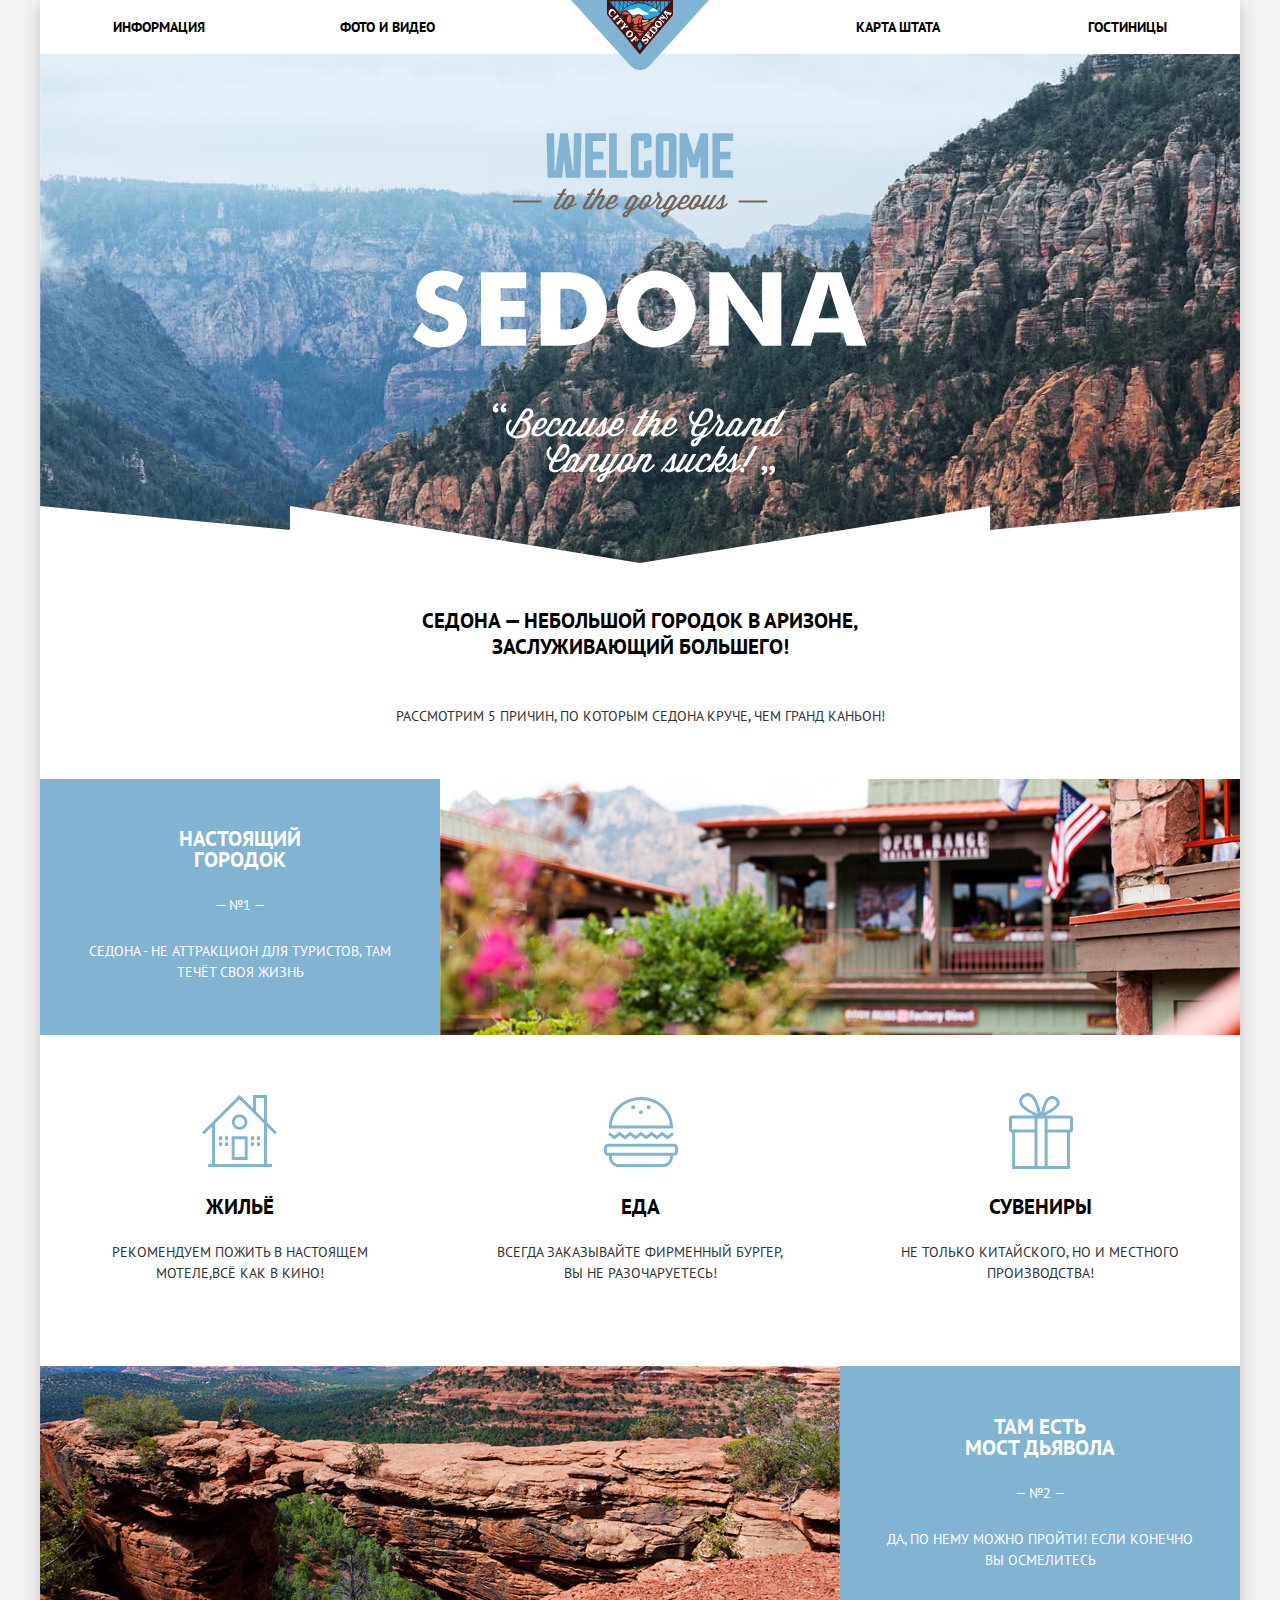
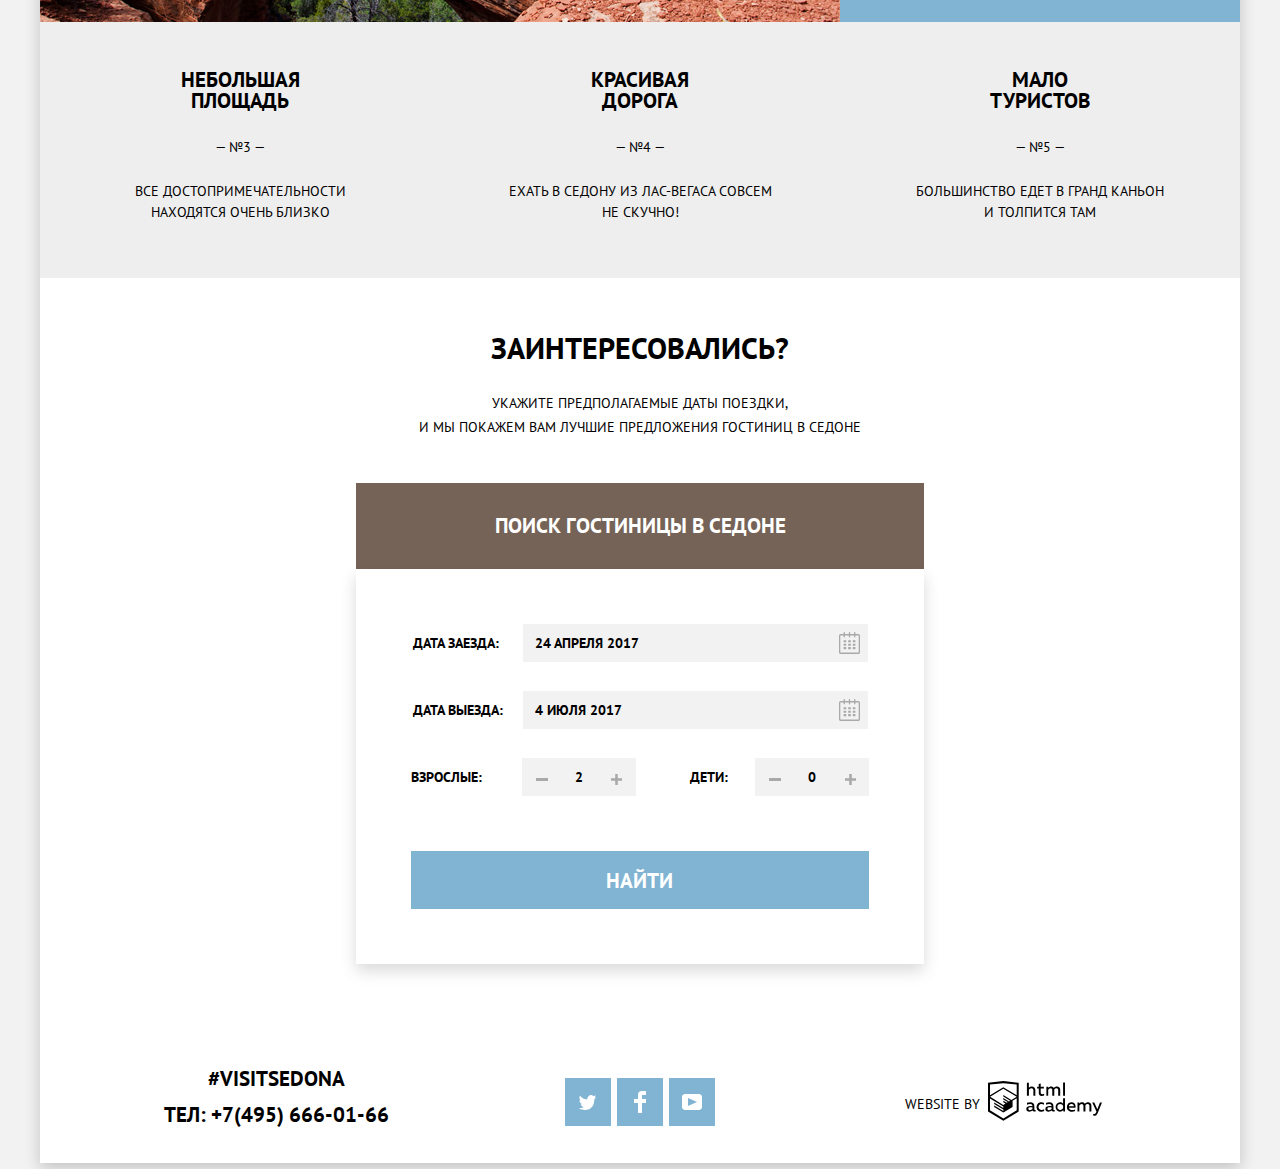
==== index.html @ 3643d21d "14. Завершаем вёрстку" ====
<!DOCTYPE html>
<html class="page" lang="ru">

<head>
	<meta charset="utf-8">
	<title>HTML Academy: Седона</title>
	<link href="https://fonts.googleapis.com/css2?family=PT+Sans:wght@400;700&display=swap" rel="stylesheet">
	<link href="css/normalize.css" rel="stylesheet">
	<link href="css/style.css" rel="stylesheet"> </head>

<body class="page-body">
	<div class="container">
		<header class="head-header">
			<nav class="main-navigation">
				<a class="main-header-logo" href="index.html"> <img src="img/logo-sedona.svg" width="138" height="70" alt="city of Sedona"> </a>
				<ul class="site-navigation">
					<li class="current-info"><a href="blank.html">Информация</a></li>
					<li><a href="blank.html">Фото и видео</a></li>
					<li><a href="blank.html">Карта штата</a></li>
					<li><a href="catalog.html">Гостиницы</a></li>
				</ul>
			</nav>
		</header>
		<main class="main-container">
			<h1 class="visually-hidden">Город «Седона»</h1>
			<div class="mountains-bg"> <img src="img/intro-welcome.svg" width="456" height="350" alt="Логотип Sedona"> </div>
			<section class="features">
				<div class="introduction">
					<h2>Седона — небольшой городок в Аризоне,<br> заслуживающий большего!</h2>
					<p>Рассмотрим 5 причин, по которым Седона круче, чем гранд каньон!</p>
				</div>
				<ul class="features-list">
					<li class="feature-item">
						<div class="feature-item-name">
							<div class="blue-bg">
								<h3>Настоящий<br>городок</h3>
								<p>— №1 —</p>
								<p>Седона - не аттракцион для туристов, там
									<br>течёт своя жизнь</p>
							</div> <img src="img/imageofthecity.jpg" width="800" height="256" alt="Изображение города"> </div>
						<ul class="description-list white-bg">
							<li class="advantages-houses">
								<h4>Жильё</h4>
								<p>Рекомендуем пожить в настоящем
									<br>мотеле,всё как в кино!</p>
							</li>
							<li class="advantages-food">
								<h4>Еда</h4>
								<p>Всегда заказывайте фирменный бургер,
									<br>вы не разочаруетесь!</p>
							</li>
							<li class="advantages-presents">
								<h4>Сувениры</h4>
								<p>Не только китайского, но и местного
									<br>производства!</p>
							</li>
						</ul>
					</li>
					<li class="feature-item">
						<div class="blue-bg">
							<h3>Там есть
<br>Мост дьявола</h3>
							<p>— №2 —</p>
							<p>Да, по нему можно пройти! Если конечно
								<br>вы осмелитесь</p>
						</div> <img src="img/mountain.jpg" width="800" height="256" alt="Гора мост дьявола"> </li>
					<ul class="feature-item-name345 grey-bg">
						<li class="feature-item345">
							<h3>небольшая<br>площадь</h3>
							<p>— №3 —</p>
							<p>все достопримечательности
								<br>находятся очень близко</p>
						</li>
						<li class="feature-item345">
							<h3>красивая<br>дорога</h3>
							<p>— №4 —</p>
							<p>ехать в седону из лас-вегаса совсем
								<br>не скучно!</p>
						</li>
						<li class="feature-item345">
							<h3>мало<br>туристов</h3>
							<p>— №5 —</p>
							<p>большинство едет в гранд каньон
								<br>и толпится там</p>
						</li>
					</ul>
				</ul>
			</section>
			<section class="order">
				<h2>Заинтересовались?</h2>
				<p class="order-info">Укажите предполагаемые даты поездки,
					<br> и мы покажем вам лучшие предложения гостиниц в седоне</p>
				<button type="button" class="hotel-search">Поиск гостиницы в Седоне</button>
				<form class="order-form" action="https://echo.htmlacademy.ru" method="post">
					<p class="order-item">
						<label class="arrival-date-label" for="arrival_date">Дата заезда:</label>
						<input class="order-item-data order-item-date" type="text" id="arrival_date" name="arrival_date" placeholder="24 апреля 2017">
						<button class="calendar1" type="button"> <span class="visually-hidden">Календарь</span>
							<svg xmlns="http://www.w3.org/2000/svg" width="21" height="22" viewBox="0 0 21 22">
								<path d="M19.251 2.025h-2.845V.648c0-.381-.294-.689-.656-.689-.363 0-.656.308-.656.689v1.377h-3.938V.648c0-.381-.294-.689-.655-.689-.363 0-.657.308-.657.689v1.377H5.906V.648c0-.381-.294-.689-.656-.689-.363 0-.657.308-.657.689v1.377H1.75C.784 2.025 0 2.847 0 3.862v16.302C0 21.179.784 22 1.75 22h17.501c.966 0 1.749-.821 1.749-1.836V3.862c0-1.015-.783-1.837-1.749-1.837zm.437 18.139a.448.448 0 0 1-.437.459H1.75a.45.45 0 0 1-.438-.459V3.862a.45.45 0 0 1 .438-.459h2.844v1.378c0 .381.294.689.657.689.362 0 .656-.308.656-.689V3.403h3.938v1.378c0 .381.294.689.657.689.361 0 .655-.308.655-.689V3.403h3.938v1.378c0 .381.293.689.656.689.362 0 .656-.308.656-.689V3.403h2.845c.241 0 .437.206.437.459v16.302z" />
								<path d="M4.594 8.225h2.625v2.066H4.594zM4.594 11.668h2.625v2.067H4.594zM4.594 15.112h2.625v2.066H4.594zM9.188 15.112h2.625v2.066H9.188zM9.188 11.668h2.625v2.067H9.188zM9.188 8.225h2.625v2.066H9.188zM13.781 15.112h2.625v2.066h-2.625zM13.781 11.668h2.625v2.067h-2.625zM13.781 8.225h2.625v2.066h-2.625z" /> </svg>
						</button>
					</p>
					<p class="order-item">
						<label class="departure-date-label" for="departure_date">Дата выезда:</label>
						<input class="order-item-data order-item-date" type="text" id="departure_date" name="departure_date" placeholder="4 июля 2017">
						<button class="calendar2" type="button"> <span class="visually-hidden">Календарь</span>
							<svg xmlns="http://www.w3.org/2000/svg" width="21" height="22" viewBox="0 0 21 22">
								<path d="M19.251 2.025h-2.845V.648c0-.381-.294-.689-.656-.689-.363 0-.656.308-.656.689v1.377h-3.938V.648c0-.381-.294-.689-.655-.689-.363 0-.657.308-.657.689v1.377H5.906V.648c0-.381-.294-.689-.656-.689-.363 0-.657.308-.657.689v1.377H1.75C.784 2.025 0 2.847 0 3.862v16.302C0 21.179.784 22 1.75 22h17.501c.966 0 1.749-.821 1.749-1.836V3.862c0-1.015-.783-1.837-1.749-1.837zm.437 18.139a.448.448 0 0 1-.437.459H1.75a.45.45 0 0 1-.438-.459V3.862a.45.45 0 0 1 .438-.459h2.844v1.378c0 .381.294.689.657.689.362 0 .656-.308.656-.689V3.403h3.938v1.378c0 .381.294.689.657.689.361 0 .655-.308.655-.689V3.403h3.938v1.378c0 .381.293.689.656.689.362 0 .656-.308.656-.689V3.403h2.845c.241 0 .437.206.437.459v16.302z" />
								<path d="M4.594 8.225h2.625v2.066H4.594zM4.594 11.668h2.625v2.067H4.594zM4.594 15.112h2.625v2.066H4.594zM9.188 15.112h2.625v2.066H9.188zM9.188 11.668h2.625v2.067H9.188zM9.188 8.225h2.625v2.066H9.188zM13.781 15.112h2.625v2.066h-2.625zM13.781 11.668h2.625v2.067h-2.625zM13.781 8.225h2.625v2.066h-2.625z" /> </svg>
						</button>
					</p>
					<div class="adults-and-children">
						<p class="order-item order-item-adults">
							<label class="amount-adults-label" for="amount">Взрослые:</label>
							<button class="less1" type="button"> <span class="visually-hidden">Меньше</span>
								<svg width="12" height="3" viewBox="0 0 12 3" fill="none" xmlns="http://www.w3.org/2000/svg">
									<rect width="12" height="3" /> </svg>
							</button>
							<input class="order-item-data order-amount-adults" type="text" id="amount" name="amount" placeholder="2">
							<button class="more1" type="button"> <span class="visually-hidden">Больше</span>
								<svg width="11" height="11" viewBox="0 0 11 11" fill="none" xmlns="http://www.w3.org/2000/svg">
									<path fill-rule="evenodd" clip-rule="evenodd" d="M4.23086 6.76932V11H6.76932V6.76932H11V4.23086H6.76932V0H4.23085V4.23086H0V6.76932H4.23086Z" /> </svg>
							</button>
						</p>
						<p class="order-item order-item-children">
							<label class="amount-children-label" for="children_amount">Дети:</label>
							<button class="less2" type="button"> <span class="visually-hidden">Меньше</span>
								<svg width="12" height="3" viewBox="0 0 12 3" fill="none" xmlns="http://www.w3.org/2000/svg">
									<rect width="12" height="3" /> </svg>
							</button>
							<input class="order-item-data order-amount-children" type="text" id="children_amount" name="children_amount" placeholder="0">
							<button class="more2" type="button"> <span class="visually-hidden">Больше</span>
								<svg width="11" height="11" viewBox="0 0 11 11" fill="none" xmlns="http://www.w3.org/2000/svg">
									<path fill-rule="evenodd" clip-rule="evenodd" d="M4.23086 6.76932V11H6.76932V6.76932H11V4.23086H6.76932V0H4.23085V4.23086H0V6.76932H4.23086Z" /> </svg>
							</button>
						</p>
					</div>
					<button type="submit" class="search">Найти</button>
				</form>
				<iframe src="https://www.google.com/maps/embed?pb=!1m18!1m12!1m3!1d656529.8662068518!2d-111.70846207843577!3d34.781261883563!2m3!1f0!2f0!3f0!3m2!1i1024!2i768!4f13.1!3m3!1m2!1s0x872da132f942b00d%3A0x5548c523fa6c8efd!2z0KHQtdC00L7QvdCwLCDQkNGA0LjQt9C-0L3QsCA4NjMzNiwg0KHQqNCQ!5e0!3m2!1sru!2sru!4v1593523744120!5m2!1sru!2sru" width="1200" height="594" title="карта"> </iframe>
			</section>
		</main>
		<footer class="page-footer main-footer">
			<div class="contacts"> <a href="blank.html">#visitsedona</a> <a href="tel:+74956660166">тел: +7(495) 666-01-66</a> </div>
			<div class="social-media"> <a class="twitter" href="#"><span class="visually-hidden">Твиттер</span>
      <svg xmlns="http://www.w3.org/2000/svg" xmlns:xlink="http://www.w3.org/1999/xlink" width="17" height="15" viewBox="0 0 17 15">
        <path d="M10.95.144c1.685-.496 2.984.27 3.577 1.179.673-.231 1.331-.481 2.011-.708a2.345 2.345 0 0 1-.857 1.768c.685.17 1.304-.491 1.304-.491-.169 1-1.006 1.788-1.563 2.024-.231 6.75-3.175 11.217-10.077 11.082h-.446c-.41 0-4.164-.46-4.898-1.887 2.271.196 3.893-.422 4.693-1.177-.96-.3-2.679-.477-2.979-2.95.349.106.564.228 1.19.119C1.705 8.247.374 7.53.448 5.33c.285.328 1.067.536 1.34.472C1.085 5.561-.182 2.442.894.85c1.818 1.854 3.735 3.606 7.152 3.773C8.254 2.33 9.183.793 10.95.144z"/>
      </svg>
    </a> <a class="facebook" href="#"><span class="visually-hidden">Фейсбук</span>
      <svg xmlns="http://www.w3.org/2000/svg" width="12" height="22" viewBox="0 0 12 22">
        <path d="M12 4V0H8a4 4 0 0 0-4 4v4H0v4h4v10h4V12h4V8H8V4h4z"/>
      </svg>
      </a> <a class="youtube" href="#"><span class="visually-hidden">Ютуб</span>
      <svg xmlns="http://www.w3.org/2000/svg" xmlns:xlink="http://www.w3.org/1999/xlink" width="20" height="16" viewBox="0 0 20 16">
        <path d="M17 0H3C1.35 0 0 1.35 0 3v10c0 1.65 1.35 3 3 3h14c1.65 0 3-1.35 3-3V3c0-1.65-1.35-3-3-3zM6.027 11.998V4.002L15.014 8l-8.987 3.998z"/>
      </svg>
       </a> </div>
			<div class="website">
				<p>Website by</p>
				<a class="website-logo" href="https://htmlacademy.ru/intensive/htmlcss">
					<svg width="115" height="41" viewBox="0 0 115 41" fill="none" xmlns="http://www.w3.org/2000/svg">
						<path fill-rule="evenodd" clip-rule="evenodd" d="M15.5197 1.05737H15.3509L0 2.71895V31.4945L15.3509 40.8382L30.7018 31.4945V2.71895L15.5197 1.05737ZM77.0183 2.62185H75.0876V15.7311H77.0183V2.62185ZM40.8619 2.63264V7.76843C41.6131 6.9864 42.6386 6.5436 43.7105 6.53843C44.6823 6.47908 45.6329 6.84495 46.3253 7.54479C47.0177 8.24462 47.3866 9.21244 47.3399 10.2068V15.7634H45.367V10.4658C45.4231 9.94897 45.2754 9.43059 44.9566 9.02553C44.6377 8.62047 44.174 8.36218 43.6683 8.3079H43.3518C42.3456 8.36979 41.4321 8.9295 40.9041 9.80764V15.7634H38.8995V2.63264H40.8619ZM77.0183 31.4837H75.2775V30.0595C74.4828 31.1353 73.23 31.7538 71.9119 31.7211C69.4751 31.5528 67.5825 29.4822 67.5825 26.9845C67.5825 24.4867 69.4751 22.4162 71.9119 22.2479C73.1195 22.2052 74.2818 22.7203 75.0771 23.6505V18.3205H77.0183V31.4837ZM47.0656 30.0595C47.263 30.0515 47.4583 30.0152 47.6459 29.9516V31.3866C47.2482 31.5404 46.826 31.6172 46.4009 31.6132C45.6482 31.6769 44.9394 31.2429 44.639 30.5342C43.7036 31.31 42.5302 31.7227 41.3261 31.6995C39.733 31.6995 38.256 30.804 38.256 28.9482C38.256 26.65 40.3661 25.9379 42.1702 25.9379C42.9402 25.9505 43.707 26.0408 44.4596 26.2076V25.884C44.4596 24.805 43.6578 23.9742 42.1491 23.9742C41.0585 23.9764 39.9804 24.2116 38.9839 24.6647V22.8305C40.0678 22.451 41.204 22.2506 42.3495 22.2371C44.8394 22.2371 46.3693 23.4455 46.3693 26.1753V29.4121C46.3546 29.5668 46.401 29.721 46.4981 29.8406C46.5951 29.9601 46.7349 30.035 46.8862 30.0487H47.0656V30.0595ZM40.2711 28.8403C40.298 29.229 40.4761 29.5905 40.7655 29.844C41.055 30.0974 41.4317 30.2217 41.8115 30.189H41.9275C42.8819 30.1906 43.7973 29.8022 44.4702 29.11V27.5779C43.842 27.4414 43.2026 27.3655 42.5605 27.3513C41.5055 27.3513 40.2817 27.7074 40.2817 28.8403H40.2711ZM56.0229 22.9384C55.1962 22.4632 54.2596 22.2246 53.3115 22.2479H52.9422C51.7332 22.2873 50.5891 22.8166 49.7619 23.7192C48.9347 24.6218 48.4923 25.8236 48.5321 27.06V27.5024C48.6957 30.0004 50.805 31.8921 53.2482 31.7318C54.2519 31.7555 55.2477 31.5452 56.1601 31.1168V29.2718C55.3769 29.7215 54.4945 29.9591 53.5963 29.9624C52.5199 30.0288 51.4963 29.4793 50.9385 28.5356C50.3806 27.5918 50.3806 26.4095 50.9385 25.4658C51.4963 24.522 52.5199 23.9725 53.5963 24.039C54.461 24.0357 55.3066 24.2989 56.0229 24.7942V22.9384ZM66.1514 30.0595C66.3488 30.0515 66.5441 30.0152 66.7317 29.9516V31.3866C66.334 31.5404 65.9118 31.6172 65.4867 31.6132C64.734 31.6769 64.0252 31.2429 63.7248 30.5342C62.7894 31.31 61.616 31.7227 60.4119 31.6995C58.8188 31.6995 57.3417 30.804 57.3417 28.9482C57.3417 26.65 59.4518 25.9379 61.256 25.9379C62.0259 25.9505 62.7928 26.0408 63.5454 26.2076V25.884C63.5454 24.805 62.7436 23.9742 61.2349 23.9742C60.1443 23.9764 59.0662 24.2116 58.0697 24.6647V22.8305C59.1536 22.451 60.2897 22.2506 61.4353 22.2371C63.9252 22.2371 65.455 23.4455 65.455 26.1753V29.4121C65.4404 29.5668 65.4868 29.721 65.5838 29.8406C65.6809 29.9601 65.8207 30.035 65.972 30.0487H66.1514V30.0595ZM59.855 29.8481C59.5632 29.5943 59.3837 29.2311 59.3569 28.8403H59.378C59.378 27.7074 60.5385 27.3513 61.6569 27.3513C62.299 27.3655 62.9383 27.4414 63.5665 27.5779V29.11C62.8937 29.8022 61.9782 30.1906 61.0239 30.189H60.9078C60.5263 30.2247 60.1469 30.1019 59.855 29.8481ZM69.3271 26.9305C69.3271 25.2859 70.6308 23.9526 72.239 23.9526L72.2601 24.0066C73.4742 24.0066 74.5742 24.7382 75.0665 25.8732V28.0311C74.5856 29.1871 73.4673 29.9296 72.239 29.9084C70.6308 29.9084 69.3271 28.5752 69.3271 26.9305ZM83.3486 22.2479C86.8408 22.2479 88.0541 25.1395 87.4844 27.7397H80.922C81.1436 29.3582 82.6839 30.0163 84.2876 30.0163C85.2509 30.0196 86.2027 29.8021 87.0729 29.3797V31.1061C86.0736 31.5421 84.9939 31.7519 83.9078 31.7211C81.2385 31.7211 78.8963 30.189 78.8963 26.9521C78.8362 25.7502 79.2482 24.5736 80.0408 23.6841C80.8334 22.7945 81.9408 22.2658 83.1165 22.2155H83.3486V22.2479ZM80.8693 26.1753C80.9704 24.8237 82.1216 23.8104 83.4436 23.9095H83.4858C84.1064 23.8531 84.7196 24.08 85.1612 24.5295C85.6028 24.979 85.8275 25.6051 85.7752 26.24H80.8693V26.1753ZM89.489 31.4621V22.4961H91.2298V23.575C91.9777 22.7197 93.041 22.2229 94.1628 22.2047C95.2951 22.1328 96.3712 22.7163 96.9482 23.7153C97.7407 22.8335 98.8477 22.3161 100.018 22.2803C100.952 22.2327 101.859 22.6011 102.507 23.2901C103.154 23.9792 103.478 24.9213 103.394 25.8732V31.4837H101.39V25.9271C101.437 25.4734 101.306 25.0191 101.024 24.6647C100.743 24.3104 100.336 24.0852 99.8917 24.039H99.6174C98.7512 24.0941 97.9525 24.536 97.4335 25.2474V31.4837H95.4289V25.9271C95.4728 25.47 95.3357 25.0139 95.0481 24.6611C94.7606 24.3082 94.3467 24.088 93.8991 24.0497H93.6881C92.7466 24.1344 91.8915 24.6449 91.3564 25.4416V31.5161H89.5312L89.489 31.4621ZM113.977 22.4745H111.972L109.324 29.2718L106.306 22.4853H104.196L108.417 31.5484L108.237 32.0016C107.72 33.3611 107.003 34.0516 106.053 34.0516C105.75 34.0548 105.447 34.0112 105.156 33.9221V35.6161C105.536 35.7125 105.926 35.7632 106.317 35.7671C107.646 35.7671 108.902 35.0226 109.851 32.6813L113.977 22.4745ZM52.689 6.78658V3.54974L50.7266 4.01369V6.73264H49.144V8.49132H50.7899V12.9905C50.7231 13.817 51.0244 14.6301 51.61 15.2038C52.1955 15.7775 53.0028 16.0505 53.8073 15.9468C54.5996 15.9535 55.3875 15.8259 56.139 15.5692V13.8429C55.5727 14.0781 54.9672 14.199 54.356 14.199C53.2165 14.199 52.689 13.8105 52.689 12.6237V8.5129H55.8541V6.78658H52.689ZM58.3862 15.7526V6.75421H60.1376V7.83316C60.8811 6.97655 61.9403 6.476 63.0601 6.45211C64.1624 6.38099 65.2146 6.93142 65.8032 7.88711C66.5958 7.00534 67.7028 6.48794 68.8734 6.45211C69.8138 6.41462 70.7233 6.79859 71.364 7.50353C72.0046 8.20846 72.3126 9.16418 72.2073 10.1205V15.7418H70.2028V10.1853C70.2499 9.73151 70.1184 9.27721 69.8373 8.92287C69.5561 8.56853 69.1485 8.34334 68.7046 8.29711H68.4619C67.5957 8.35228 66.797 8.7942 66.278 9.50553V15.7418H64.2734V10.1853C64.3206 9.73151 64.1891 9.27721 63.9079 8.92287C63.6268 8.56853 63.2191 8.34334 62.7752 8.29711H62.5326C61.5911 8.38181 60.736 8.89229 60.2009 9.68895V15.7634H58.3862V15.7526ZM28.6972 30.3033L28.7078 30.2968L28.6972 30.3184V30.3033ZM28.6972 18.3205V30.3033L15.3509 38.4321L2.00459 30.3184V18.5147L15.2876 26.6068V28.0311L6.18257 22.5284V23.9418L15.3404 29.5632V31.0629L6.19312 25.4955V26.9521L15.3509 32.5734L24.5826 26.9197V20.8129L28.6972 18.3205ZM28.7078 16.7776L25.0362 18.9355L23.3482 20.0145L15.3087 15.0837V16.4971L22.156 20.7266L22.0083 20.8237L20.9532 21.4063L15.2876 17.9537V19.3995L19.761 22.1184L18.706 22.8413L15.3298 20.7913V22.2047L17.5454 23.5426L15.2982 24.9021L2.11009 16.864L15.3087 8.72869L28.7078 16.7776ZM15.2876 7.27211L28.7078 15.3534V4.56395L15.3615 3.12895L2.01514 4.56395V15.3534L15.2876 7.27211Z" /> </svg>
				</a>
			</div>
		</footer>
	</div>
</body>

</html>
---- css/style.css ----
:root {
	--colors-white: #FFFFFF;
	--colors-black: #000000;
	--colors-black-grey: #333333;
	--colors-light-blue: #81B3D2;
	--colors-blue: #669EC0;
	--colors-darker-blue: #5496BD;
	--colors-grey-background: #EEEEEE;
	--colors-brown: #766357;
	--colors-darker-brown: #604E43;
	--colors-darkest-brown: #503E33;
	--colors-light-grey-background: #F2F2F2;
	--colors-darker-grey-background: #EBEBEB;
	--colors-strong-grey: #666666;
	--colors-grey-line: #E5E5E5;
	--colors-sorting-arrows-grey: #CACACA;
	--colors-sorting-arrows-blue: #81B3D2;
	--colors-grey-logo: #BDBBBC;
	--colors-grey-calendar: #A9A9A9;
	--colors-white-opacity-03: rgba(255, 255, 255, 0.3);
	--colors-black-opacity-03: rgba(0, 0, 0, 0.3);
	--colors-box-shadow-grey: rgba(0, 1, 1, 0.15);
	--colors-background: #374b56;
	--colors-background-main: #f2f2f2;
	--colors-grey-point: #ABABAB;
	--colors-grey-shadow: #CFCFCF;
}

body {
	font-family: "PT Sans", Arial, sans-serif;
	font-size: 14px;
	line-height: 21px;
	font-weight: normal;
	color: var(--colors-black);
	text-transform: uppercase;
	background-color: var(--colors-background-main);
}

.visually-hidden {
	position: absolute;
	width: 1px;
	height: 1px;
	margin: -1px;
	border: 0;
	padding: 0;
	white-space: nowrap;
	clip-path: inset(100%);
	clip: rect(0 0 0 0);
	overflow: hidden;
}

/* grid */

*,
*::before,
*::after {
	box-sizing: border-box;
}

.container {
	width: 1200px;
	margin: 0 auto;
	box-shadow: 0px 5px 15px rgba(0, 1, 1, 0.2);
	background-color: var(--colors-white);
}

/* header */

.main-header-logo {
	position: absolute;
	top: 0;
	margin-left: 50%;
	left: -69px;
	z-index: 2;
}

.site-navigation {
	list-style: none;
	display: flex;
	flex-wrap: wrap;
	padding-left: 0;
	width: 1200px;
	margin-top: 0;
	padding-top: 14px;
}

.site-navigation li {
	width: 300px;
}

.site-navigation li:nth-child(1) {
	padding-left: 73px;
	text-align: left;
}

.site-navigation li:nth-child(2) {
	text-align: left;
}

.site-navigation li:nth-child(3) {
	text-align: right;
}

.site-navigation li:nth-child(4) {
	padding-right: 73px;
	text-align: right;
}

.site-navigation a {
	font-size: 14px;
	line-height: 26px;
	text-transform: uppercase;
	font-weight: bold;
	color: var(--colors-black);
	text-decoration: none;
}

.site-navigation a:hover,
.site-navigation a:focus {
	color: var(--colors-light-blue);
}

.site-navigation a:active {
	color: var(--colors-black);
	opacity: 0.3;
}

.site-navigation .current-info {
	color: var(--colors-brown);
}

/* main */

.mountains-bg {
	position: relative;
	text-align: center;
	background-image: url("../img/background-photo.jpg");
	width: 1200px;
	height: 509px;
	background-color: var(--colors-background);
	padding-top: 79px;
}

.mountains-bg::after {
	content: "";
	position: absolute;
	bottom: 0px;
	left: 0px;
	width: 1200px;
	height: 57px;
	background-image: url("../img/shape1.svg");
	background-repeat: no-repeat;
	background-position: center;
}

.introduction h2 {
	color: var(--colors-black);
	font-weight: bold;
	font-size: 21px;
	line-height: 26px;
	text-align: center;
	margin-top: 45px;
}

.introduction p {
	color: var(--colors-black-grey);
	font-weight: normal;
	font-size: 14px;
	line-height: 26px;
	text-align: center;
	margin-top: 43px;
	margin-bottom: 50px;
}

.features-list {
	list-style: none;
	padding-left: 0;
}

.feature-item-name {
	display: flex;
}

.feature-item-name div {
	flex-grow: 1;
	display: flex;
	flex-direction: column;
	padding-top: 28px;
}

.description-list {
	position: relative;
	list-style: none;
	padding-left: inherit;
	display: grid;
	grid-template-columns: 400px 400px 400px;
}

.features-list .feature-item:nth-child(2) {
	display: flex;
}

.feature-item:nth-child(2) div {
	order: 2;
	width: 400px;
	display: flex;
	flex-direction: column;
	padding-top: 29px;
}

.feature-item-name345 {
	display: grid;
	grid-template-columns: 400px 400px 400px;
	list-style: none;
	padding-left: 0;
}

.grey-bg {
	background-color: var(--colors-grey-background);
}

.blue-bg {
	background-color: var(--colors-light-blue);
}

ul.white-bg {
	background-color: var(--colors-white);
}

.blue-bg h3 {
	color: var(--colors-white);
	font-weight: bold;
	font-size: 21px;
	line-height: 21px;
	text-transform: uppercase;
	text-align: center;
}

.blue-bg p:first-of-type {
	color: var(--colors-white);
	font-weight: normal;
	font-size: 14px;
	line-height: 21px;
	text-transform: uppercase;
	text-align: center;
	margin-bottom: 11px;
	margin-top: 4px;
}

.blue-bg p:nth-of-type(2) {
	color: var(--colors-white);
	font-weight: normal;
	font-size: 14px;
	line-height: 21px;
	text-transform: uppercase;
	text-align: center;
}

.grey-bg h3 {
	color: var(--colors-black);
	font-weight: bold;
	font-size: 21px;
	line-height: 21px;
	text-transform: uppercase;
	margin-top: 47px;
	margin-bottom: 26px;
	text-align: center;
}

.grey-bg p:first-of-type {
	color: var(--colors-black-gray);
	font-weight: normal;
	font-size: 14px;
	line-height: 21px;
	text-transform: uppercase;
	text-align: center;
	margin-bottom: 23px;
}

.grey-bg p:nth-of-type(2) {
	color: var(--colors-black-gray);
	font-weight: normal;
	font-size: 14px;
	line-height: 21px;
	text-transform: uppercase;
	text-align: center;
	margin-bottom: 55px;
}

.white-bg h4 {
	color: var(--colors-black);
	font-weight: bold;
	font-size: 21px;
	line-height: 21px;
	padding-top: 133px;
	margin-bottom: 25px;
	text-align: center;
}

.advantages-houses h4::before {
	content: "";
	position: absolute;
	left: 162px;
	top: 60px;
	background-image: url("../img/house.svg");
	width: 75px;
	height: 72px;
	background-repeat: no-repeat;
	background-position: center;
}

.advantages-food h4::before {
	content: "";
	position: absolute;
	left: 563px;
	top: 62px;
	background-image: url("../img/food.svg");
	width: 75px;
	height: 70px;
	background-repeat: no-repeat;
	background-position: center;
}

.advantages-presents h4::before {
	content: "";
	position: absolute;
	right: 167px;
	top: 57px;
	background-image: url("../img/presents.svg");
	width: 64px;
	height: 77px;
	background-repeat: no-repeat;
	background-position: center;
}

.white-bg p {
	color: var(--colors-black-grey);
	font-weight: normal;
	font-size: 14px;
	line-height: 21px;
	text-align: center;
	margin-bottom: 82px;
}

.order-form {
	display: flex;
	flex-direction: column;
	position: absolute;
	width: 568px;
	height: 395px;
	background-color: var(--colors-white);
	left: 50%;
	transform: translateX(-50%);
	padding: 55px;
	padding-top: 44px;
	z-index: 2;
	box-shadow: 0px 7px 15px var(--colors-box-shadow-grey);
}

.order-form .adults-and-children {
	display: flex;
	justify-content: space-between;
}

.order h2 {
	color: var(--colors-black);
	font-weight: bold;
	font-size: 30px;
	line-height: 24px;
	text-transform: uppercase;
	text-align: center;
	margin-top: 58px;
	margin-bottom: 31px;
}

.order p {
	color: var(--colors-black);
	font-weight: normal;
	font-size: 14px;
	line-height: 24px;
	text-transform: uppercase;
	margin-bottom: 18px;
	margin-top: 11px;
	text-align: center;
}

.hotel-search {
	display: flex;
	margin: 0 auto;
	justify-content: center;
	align-items: center;
	font-family: inherit;
	color: var(--colors-white);
	font-weight: bold;
	font-size: 21px;
	line-height: 26px;
	background-color: var(--colors-brown);
	text-transform: uppercase;
	width: 568px;
	height: 86px;
	margin-top: 44px;
	border: none;
}

.hotel-search:hover {
	background-color: var(--colors-darker-brown);
}

.hotel-search:active {
	color: var(--colors-white-opacity-03);
	background-color: var(--colors-darkest-brown);
}

.order-item label {
	color: var(--colors-black);
	font-size: 14px;
	line-height: 26px;
	font-weight: bold;
	text-transform: uppercase;
}

.order-item .arrival-date-label {
	margin-right: 20px;
}

.order-item .departure-date-label {
	margin-right: 16px;
}

.order-item .amount-adults-label {
	margin-right: 36px;
}

.order-item .amount-children-label {
	margin-right: 23px;
}

.order-item .order-item-data {
	position: relative;
}

.order-item input {
	border: none;
	color: var(--colors-black);
	font-size: 14px;
	line-height: 26px;
	font-weight: bold;
	text-transform: uppercase;
	background-color: var(--colors-light-grey-background);
	padding-left: 12px;
	width: 345px;
	height: 38px;
}

.order-item input:hover {
	background-color: var(--colors-darker-grey-background);
}

.order-item input:focus {
	background-color: var(--colors-white);
	border: 2px solid var(--colors-grey-line);
	box-sizing: border-box;
}

.order-item .order-item-date:focus {
	padding-left: 10px;
}

.order-item .order-amount-adults {
	padding-left: 0px;
	padding-right: 0px;
	padding-top: 2px;
	text-align: center;
	width: 114px;
	height: 38px;
}

.order-item .order-amount-children {
	padding-left: 0px;
	padding-right: 0px;
	padding-top: 2px;
	text-align: center;
	width: 114px;
	height: 38px;
}

.calendar1 {
	position: absolute;
	right: 64px;
	top: 63px;
	width: 21px;
	height: 23px;
	border: none;
	padding: 0px;
	background: none;
}

.calendar2 {
	position: absolute;
	right: 64px;
	top: 130px;
	width: 21px;
	height: 23px;
	border: none;
	padding: 0px;
	background: none;
}

.calendar1 svg,
.calendar2 svg {
	fill: var(--colors-grey-calendar);
}

.calendar1:hover svg,
.calendar2:hover svg {
	fill: var(--colors-black);
}

.calendar1:active svg,
.calendar2:active svg {
	fill: var(--colors-light-blue);
}

:focus {
	outline: 0;
}

.order-item-children {
	position: relative;
}

.order-item-adults {
	position: relative;
}

.order-item .less1 {
	content: "";
	position: absolute;
	top: 10px;
	left: 125px;
	padding: 0px;
	border: none;
	z-index: 10;
	background: none;
}

.order-item .more1 {
	position: absolute;
	top: 14px;
	right: 14px;
	padding: 0px;
	border: none;
	background: none;
}

.order-item .less2 {
	position: absolute;
	top: 10px;
	left: 79px;
	padding: 0px;
	border: none;
	z-index: 10;
	background: none;
}

.order-item .more2 {
	position: absolute;
	top: 14px;
	right: 13px;
	padding: 0px;
	border: none;
	background: none;
}

.less1 svg,
.less2 svg,
.more1 svg,
.more2 svg {
	fill: var(--colors-grey-calendar);
}

.less1:hover svg,
.less2:hover svg,
.more1:hover svg,
.more2:hover svg {
	fill: var(--colors-black);
}

.less1:active svg,
.less2:active svg,
.more1:active svg,
.more2:active svg {
	fill: var(--colors-light-blue);
}

input.order-item-data::placeholder {
	color: var(--colors-black);
	font-weight: bold;
	font-size: 14px;
	line-height: 18px;
	text-transform: uppercase;
}

.search {
	display: flex;
	justify-content: center;
	align-items: center;
	color: var(--colors-white);
	font-weight: bold;
	font-size: 21px;
	line-height: 26px;
	background-color: var(--colors-light-blue);
	text-transform: uppercase;
	width: 458px;
	height: 58px;
	left: 411px;
	margin-top: 37px;
	padding-top: 3px;
	padding-left: 4px;
	border: none;
}

.search:hover {
	background-color: var(--colors-blue);
}

.search:active {
	color: rgba(255, 255, 255, 0.3);
	background-color: var(--colors-darker-blue);
}

iframe {
	border: none;
}

/* footer */

.main-footer {
	position: relative;
	background-color: rgba(255, 255, 255, 0.9);
	margin-top: -126px;
	z-index: 3;
}

.page-footer {
	display: grid;
	grid-template-columns: 400px 400px 400px;
	min-height: 120px;
}

.page-footer .contacts {
	padding-top: 23px;
	padding-left: 72px;
}

.contacts a {
	display: block;
	text-align: center;
	color: var(--colors-black);
	font-size: 21px;
	line-height: 26px;
	font-weight: bold;
	text-transform: uppercase;
	text-decoration: none;
	margin-bottom: 10px;
}

.social-media {
	list-style: none;
	display: flex;
	justify-content: center;
	text-align: center;
	padding-left: 5px;
}

.social-media a {
	color: var(--colors-white);
	background-color: var(--colors-light-blue);
	text-decoration: none;
	margin-right: 6px;
	width: 46px;
	height: 48px;
	margin-top: 35px;
}

.social-media a:hover {
	color: var(--colors-white);
	background-color: var(--colors-blue);
}

.social-media a:active {
	color: var(--colors-white);
	background-color: var(--colors-darker-blue);
}

a.twitter {
	padding-top: 17px;
}

.twitter svg {
	fill: var(--colors-white);
	position: center;
}

.twitter:hover svg {
	fill: var(--colors-white);
}

.twitter:active svg {
	fill: var(--colors-white-opacity-03);
}

a.facebook {
	padding-top: 13px;
}

.facebook svg {
	fill: var(--colors-white);
	position: center;
}

.facebook:hover svg {
	fill: var(--colors-white);
}

.facebook:active svg {
	fill: var(--colors-white-opacity-03);
}

a.youtube {
	padding-top: 16px;
}

.youtube svg {
	fill: var(--colors-white);
	position: center;
}

.youtube:hover svg {
	fill: var(--colors-white);
}

.youtube:active svg {
	fill: var(--colors-white-opacity-03);
}

.website {
	display: flex;
	justify-content: center;
	padding-top: 35px;
	padding-right: 73px;
	text-decoration: none;
	margin-top: 2px;
}

.website p {
	color: var(--colors-black);
	font-weight: normal;
	font-size: 14px;
	line-height: 26px;
	text-transform: uppercase;
	margin-right: 8px;
	margin-top: 11px;
}

.website-logo svg {
	fill: var(--colors-black);
}

.website-logo:hover svg {
	fill: var(--colors-light-blue);
}

.website-logo:active svg {
	fill: var(--colors-grey-logo);
}

/* catalog */

.site-navigation .current {
	color: var(--colors-brown);
}

.mountains-bg-small {
	background-image: url("../img/background-catalog.png");
	background-color: var(--colors-background);
	width: 1200px;
	height: 217px;
	margin-bottom: 30px;
	margin-top: 16px;
	display: flex;
}

.infrastructure-box {
	display: flex;
	flex-direction: column;
	padding-left: 72px;
	padding-top: 10px;
}

.houses-types-box {
	display: flex;
	flex-direction: column;
	padding-left: 119px;
	padding-top: 10px;
}

.price-box {
	display: flex;
	flex-direction: column;
	flex-grow: 1;
	align-items: flex-end;
}

.price-controls {
	border: 2px solid var(--colors-white);
	box-sizing: border-box;
	border-radius: 2px;
	width: 317px;
	height: 36px;
	margin-top: 10px;
	margin-right: 73px;
	padding-top: 5px;
	padding-left: 50px;
	position: relative;
	display: block;
}

.price-controls::before {
	display: block;
	content: "";
	top: 5px;
	left: 157px;
	width: 2px;
	height: 22px;
	background-color: var(--colors-white);
	position: absolute;
	z-index: 30;
}

button.show {
	width: 137px;
	height: 36px;
	border: 2px solid var(--colors-white);
	box-sizing: border-box;
	border-radius: 2px;
	margin-right: 168px;
	margin-top: 25px;
}

.filter-item {
	margin: 0;
	padding: 0;
	border: none;
	margin-top: 27px;
}

.range-filter {
	width: 260px;
	margin-top: 20px;
	margin-right: 129px;
}

.filter-item legend {
	font-size: 16px;
	line-height: 21px;
	text-transform: uppercase;
	font-weight: 700;
	margin-right: 209px;
}

.range-controls {
	width: 316px;
	height: 10px;
	position: relative;
}

.range-controls .scale {
	width: 316px;
	height: 2px;
	background: var(--colors-white-opacity-03);
	z-index: 100;
}

.range-controls .bar {
	width: 252px;
	height: 2px;
	background: var(--colors-white);
}

.range-controls .toggle {
	position: absolute;
	top: -9px;
	width: 4px;
	height: 4px;
	padding: 2px;
	cursor: pointer;
	border: 7px solid var(--colors-white);
	background-color: var(--colors-grey-point);
	border-radius: 50%;
	box-shadow: 0 2px 1px 0 var(--colors-grey-shadow);
}

.range-controls .toggle:hover {
	border: 7px solid var(--colors-white);
	padding: 3px;
}

.range-controls .toggle-min {
	left: 0px;
}

.range-controls .toggle-max {
	left: 252px;
}

form .infrastructure,
form .houses-types,
form .price {
	color: var(--colors-white);
	font-weight: bold;
	font-size: 16px;
	line-height: 21px;
	text-transform: uppercase;
}

form .infrastructure,
form .houses-types {
	margin-bottom: 0;
}

form .infrastructure-item {
	color: var(--colors-white);
	font-weight: normal;
	font-size: 14px;
	line-height: 21px;
	text-transform: uppercase;
	margin-top: 25px;
	padding-left: 39px;
	position: relative;
	display: block;
}

input+.infrastructure-item::before {
	content: "";
	position: absolute;
	left: 0px;
	top: 0px;
	background-image: url(../img/checkbox-off.svg);
	width: 23px;
	height: 23px;
	background-repeat: no-repeat;
	background-position: center;
}

input:checked+.infrastructure-item::after {
	content: "";
	position: absolute;
	left: 0px;
	top: 0px;
	background-image: url(../img/checkbox-on.svg);
	width: 27px;
	height: 23px;
	background-repeat: no-repeat;
	background-position: center;
}

form .houses-item {
	color: var(--colors-white);
	font-weight: normal;
	font-size: 14px;
	line-height: 21px;
	text-transform: uppercase;
	margin-top: 25px;
	padding-left: 43px;
	position: relative;
	display: block;
}

input+.houses-item::before {
	content: "";
	position: absolute;
	left: 0px;
	top: 0px;
	background-image: url(../img/checkbox-off.svg);
	width: 23px;
	height: 23px;
	background-repeat: no-repeat;
	background-position: center;
}

input:checked+.houses-item::after {
	content: "";
	position: absolute;
	left: 0px;
	top: 0px;
	background-image: url(../img/checkbox-on.svg);
	width: 27px;
	height: 23px;
	background-repeat: no-repeat;
	background-position: center;
}

.mountains-bg-small .show {
	color: var(--colors-white);
	font-weight: normal;
	font-size: 14px;
	line-height: 21px;
	text-transform: uppercase;
	background-color: transparent;
}

.mountains-bg-small .show:hover {
	color: var(--colors-black);
	background-color: var(--colors-white);
}

label.min {
	color: var(--colors-white);
	font-weight: normal;
	font-size: 14px;
	line-height: 21px;
	margin-left: 15px;
	padding: 0;
}

label.max {
	color: var(--colors-white);
	font-weight: normal;
	font-size: 14px;
	line-height: 21px;
	margin-left: 64px;
}

input.min {
	background: transparent;
	border: none;
	width: 58px;
	height: 21px;
	color: var(--colors-white);
	font-weight: normal;
	font-size: 14px;
	line-height: 21px;
	padding: 0;
}

input.min::placeholder {
	color: var(--colors-white);
	font-weight: normal;
	font-size: 14px;
	line-height: 21px;
	text-align: left;
	text-transform: uppercase;
}

input.max {
	background: transparent;
	border: none;
	width: 58px;
	height: 21px;
	color: var(--colors-white);
	font-weight: normal;
	font-size: 14px;
	line-height: 21px;
	padding: 0;
}

input.max::placeholder {
	color: var(--colors-white);
	font-weight: normal;
	font-size: 14px;
	line-height: 21px;
	text-align: left;
	text-transform: uppercase;
}

.found-sort {
	display: flex;
	align-items: baseline;
	margin-top: 10px;
	padding-left: 73px;
	padding-bottom: 30px;
	border-bottom: 1px solid var(--colors-grey-line);
}

.found-sort p:first-child {
	color: var(--colors-black);
	font-weight: bold;
	font-size: 21px;
	line-height: 26px;
	text-transform: uppercase;
	align-self: flex-start;
	margin-top: 0;
	margin-bottom: 0;
	margin-right: 47px;
}

.found-sort p:nth-child(2) {
	color: var(--colors-black);
	font-weight: normal;
	font-size: 12px;
	line-height: 18px;
	text-transform: uppercase;
	align-self: flex-start;
	margin-top: 0;
	margin-bottom: 0;
}

.sort-list {
	display: flex;
	list-style: none;
	align-self: flex-start;
	margin-top: 0;
	margin-bottom: 0;
}

.sort-list+.arrows {
	margin-left: auto;
	margin-right: 73px;
	margin-top: 5px;
}

.sorting-down-current svg {
	fill: var(--colors-sorting-arrows-blue);
}

.sorting-down:hover svg {
	fill: var(--colors-black);
}

.sorting-down:active svg {
	fill: var(--colors-sorting-arrows-blue);
}

.sorting-up svg {
	fill: var(--colors-sorting-arrows-grey);
	margin-right: 8px;
}

.sorting-up:hover svg {
	fill: var(--colors-black);
}

.sorting-up:active svg {
	fill: var(--colors-sorting-arrows-blue);
}

li .sort-list-item-current {
	color: var(--colors-light-blue);
	font-weight: normal;
	font-size: 12px;
	line-height: 18px;
	text-decoration: none;
	margin-right: 32px;
}

li .sort-list-item {
	color: var(--colors-black-opacity-03);
	font-weight: normal;
	font-size: 12px;
	line-height: 18px;
	margin-right: 33px;
	text-decoration: none;
	border-bottom: 1px dotted var(--colors-light-blue);
}

li .sort-list-item:hover {
	color: var(--colors-light-blue);
	border-bottom: 1px dotted;
}

li .sort-list-item:active {
	color: var(--colors-black);
}

.hotels-list {
	list-style: none;
	padding-left: 0;
	margin: 0;
}

.hotels-list li {
	display: grid;
	grid-template-columns: 208px 751px 183px;
	grid-column-gap: 29px;
	border-bottom: 1px solid var(--colors-grey-line);
	padding-top: 24px;
	padding-bottom: 30px;
}

.hotels-list img {
	margin-left: 73px;
	margin-top: 6px;
}

.hotel-info {
	display: grid;
	grid-template-columns: 116px 120px;
	grid-template-rows: auto auto auto;
}

.hotel-info .name {
	grid-column-start: 1;
	grid-column-end: 3;
}

.hotels-list .name {
	color: var(--colors-black);
	font-weight: bold;
	font-size: 21px;
	line-height: 26px;
	text-transform: uppercase;
	text-decoration: none;
}

.hotels-list .name:hover {
	color: var(--colors-light-blue);
}

.hotels-list .name:active {
	color: var(--colors-black-opacity-03);
}

.hotels-list p {
	color: var(--colors-black-grey);
	font-weight: normal;
	font-size: 14px;
	line-height: 21px;
	text-transform: uppercase;
	margin-top: 7px;
	margin-bottom: 15px;
}

.hotels-list .more-info {
	align-items: center;
	justify-content: center;
	display: flex;
	color: var(--colors-white);
	font-weight: bold;
	font-size: 14px;
	line-height: 21px;
	text-transform: uppercase;
	text-decoration: none;
	background-color: var(--colors-light-blue);
	width: 110px;
	height: 27px;
}

.hotels-list .more-info:hover {
	background-color: var(--colors-blue);
}

.hotels-list .more-info:active {
	color: var(--colors-white-opacity-03);
	background-color: var(--colors-darker-blue);
}

.hotels-list .book {
	align-items: center;
	justify-content: center;
	display: flex;
	color: var(--colors-white);
	font-weight: bold;
	font-size: 14px;
	line-height: 21px;
	text-transform: uppercase;
	text-decoration: none;
	background-color: var(--colors-brown);
	width: 142px;
	height: 27px;
}

.hotels-list .book:hover {
	background-color: var(--colors-darker-brown);
}

.hotels-list .book:active {
	color: var(--colors-white-opacity-03);
	background-color: var(--colors-darkest-brown);
}

.hotels-list .rating {
	color: var(--colors-strong-grey);
	font-weight: normal;
	font-size: 14px;
	line-height: 21px;
	text-transform: uppercase;
	background-color: var(--colors-light-grey-background);
	margin-right: 73px;
	width: 110px;
	height: 27px;
	display: flex;
	justify-content: center;
	align-items: center;
}

.rating-box {
	display: flex;
	flex-direction: column;
	justify-content: space-between;
	padding-top: 5px;
}

.rating-box .stars {
	display: block;
	background-image: url("../img/star.svg");
}

.rating-box .stars-1 {
	width: 91px;
	height: 17px;
	background-repeat: space;
	background-position: center;
	margin-left: 21px;
}

.rating-box .stars-2 {
	width: 67px;
	height: 17px;
	margin-left: 45px;
	background-repeat: space;
	background-position: right;
}

.rating-box .stars-3 {
	width: 47px;
	height: 17px;
	margin-left: 63px;
	background-repeat: round;
	background-position: right;
}
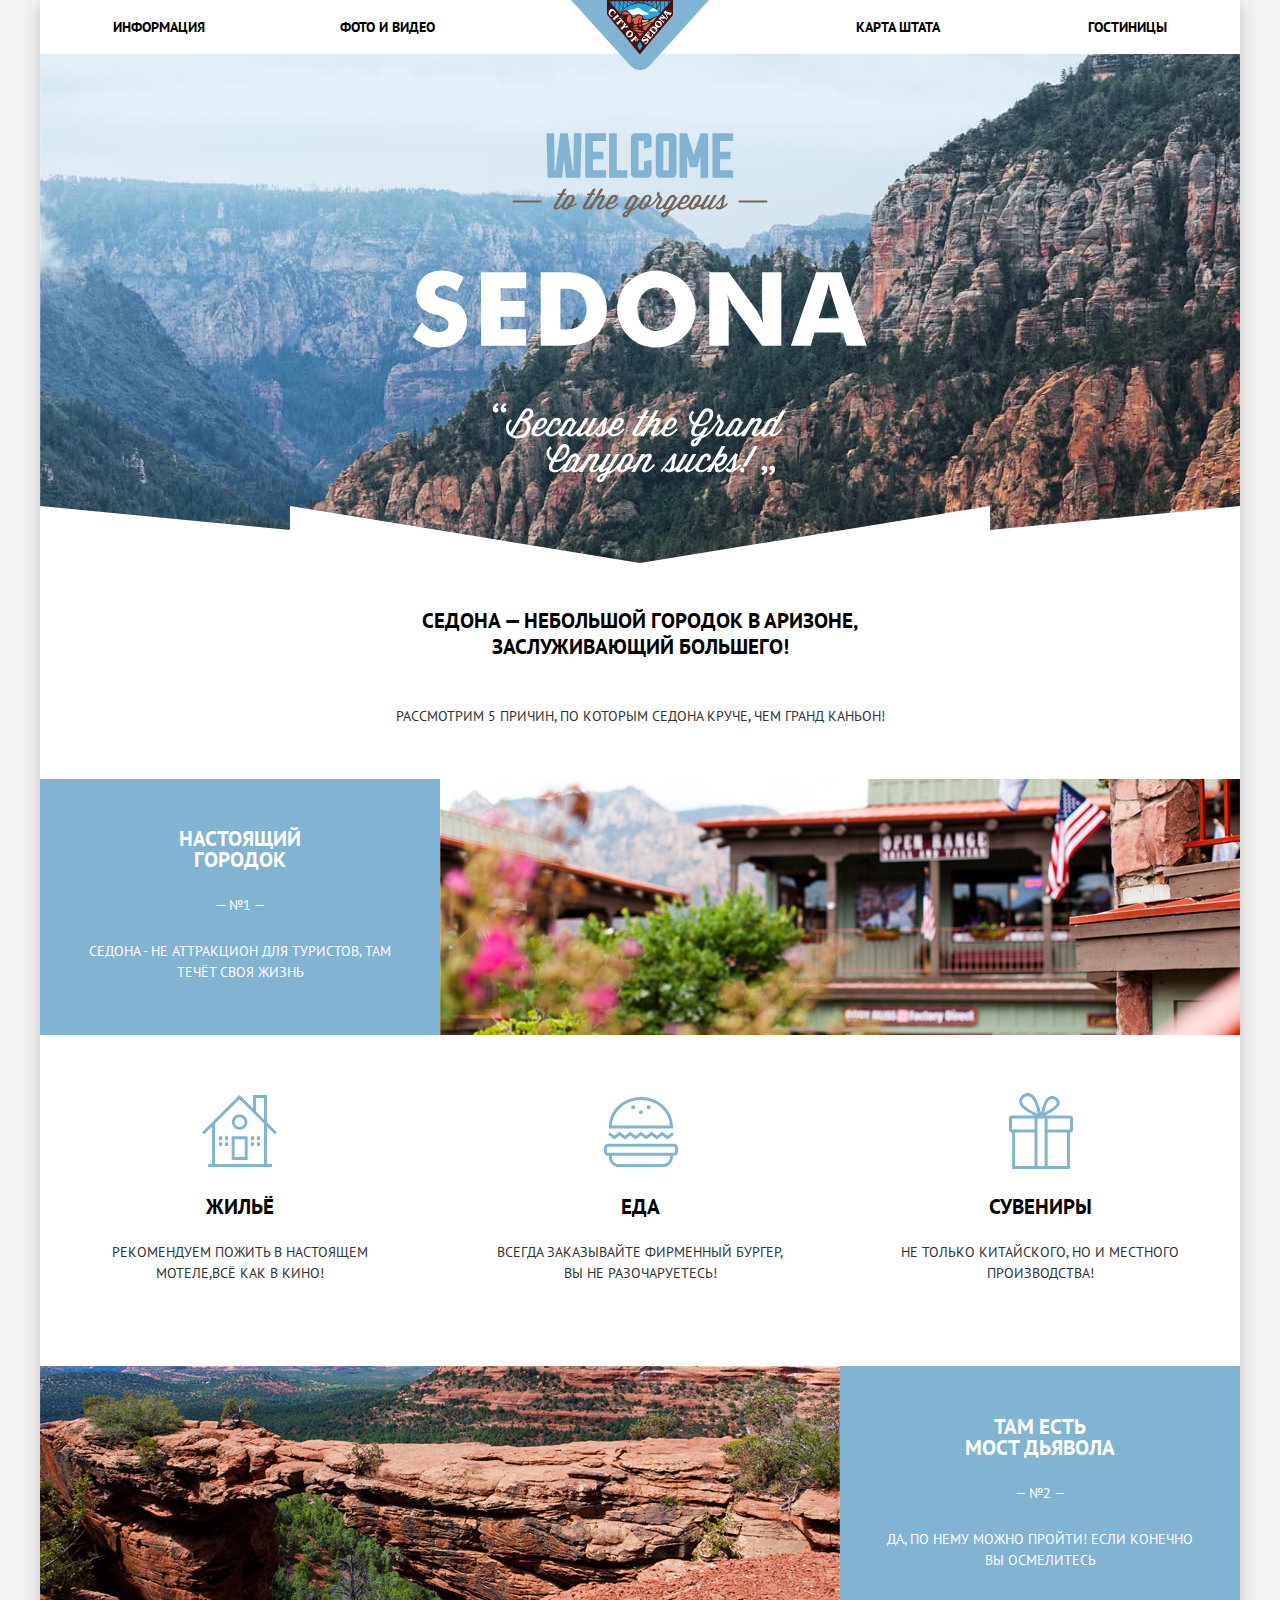
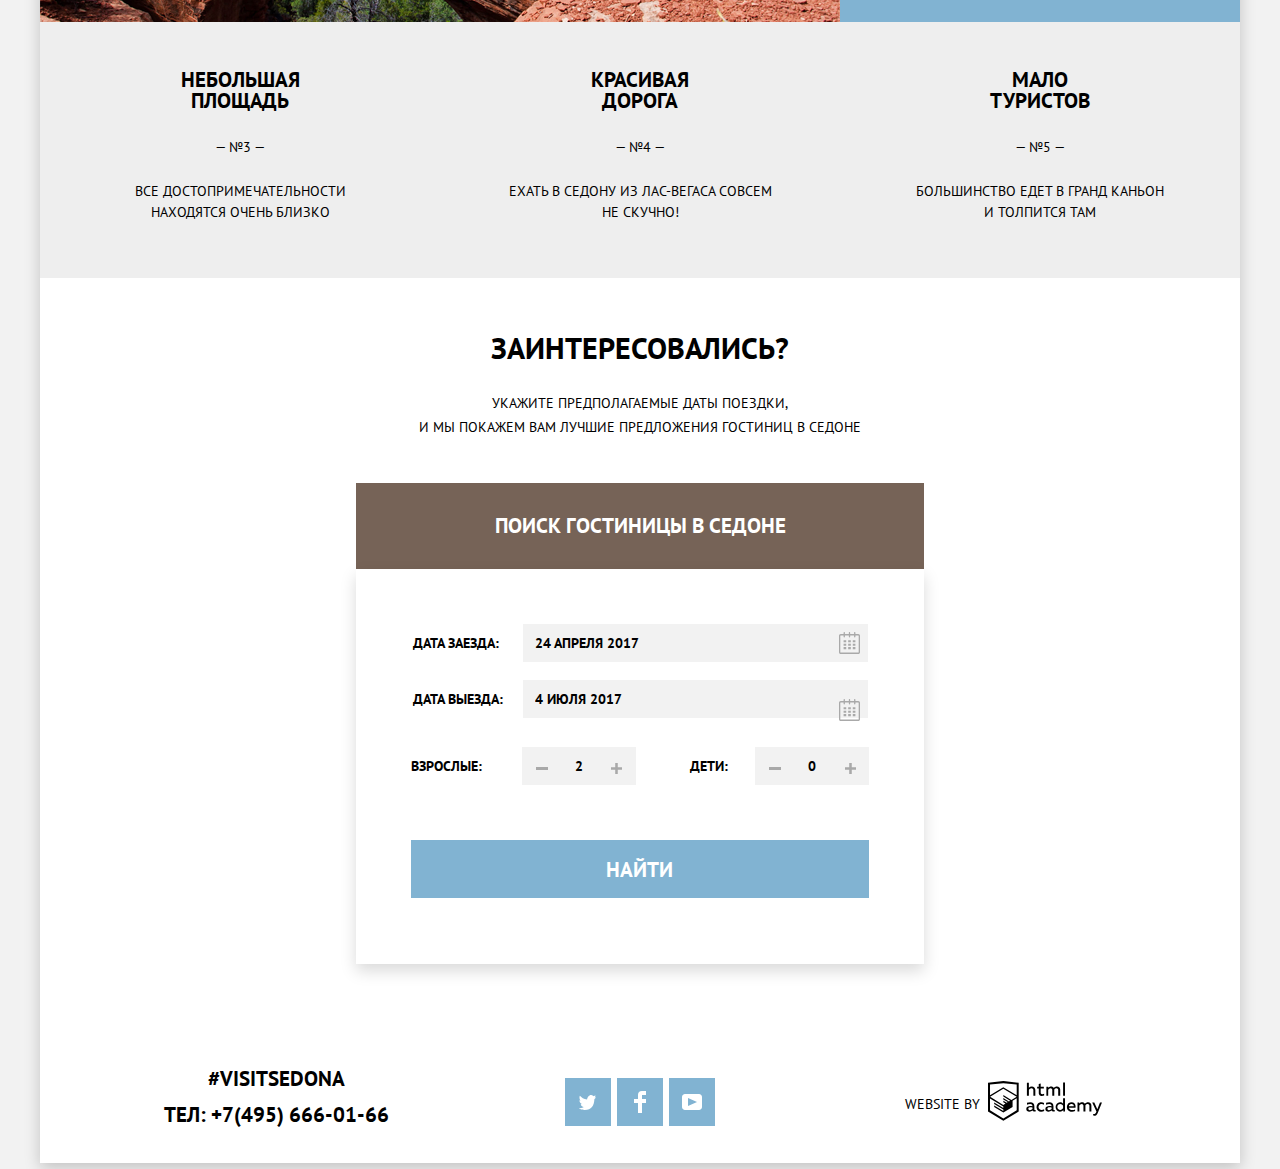
==== commit 6b004aea: "15. Оживляем интерактивные элементы" ====
--- a/index.html
+++ b/index.html
@@ -94,7 +94,7 @@
 				<form class="order-form" action="https://echo.htmlacademy.ru" method="post">
 					<p class="order-item">
 						<label class="arrival-date-label" for="arrival_date">Дата заезда:</label>
-						<input class="order-item-data order-item-date" type="text" id="arrival_date" name="arrival_date" placeholder="24 апреля 2017">
+						<input class="order-item-data order-item-date" type="text" id="arrival_date" name="arrival_date" placeholder="24 апреля 2017" required>
 						<button class="calendar1" type="button"> <span class="visually-hidden">Календарь</span>
 							<svg xmlns="http://www.w3.org/2000/svg" width="21" height="22" viewBox="0 0 21 22">
 								<path d="M19.251 2.025h-2.845V.648c0-.381-.294-.689-.656-.689-.363 0-.656.308-.656.689v1.377h-3.938V.648c0-.381-.294-.689-.655-.689-.363 0-.657.308-.657.689v1.377H5.906V.648c0-.381-.294-.689-.656-.689-.363 0-.657.308-.657.689v1.377H1.75C.784 2.025 0 2.847 0 3.862v16.302C0 21.179.784 22 1.75 22h17.501c.966 0 1.749-.821 1.749-1.836V3.862c0-1.015-.783-1.837-1.749-1.837zm.437 18.139a.448.448 0 0 1-.437.459H1.75a.45.45 0 0 1-.438-.459V3.862a.45.45 0 0 1 .438-.459h2.844v1.378c0 .381.294.689.657.689.362 0 .656-.308.656-.689V3.403h3.938v1.378c0 .381.294.689.657.689.361 0 .655-.308.655-.689V3.403h3.938v1.378c0 .381.293.689.656.689.362 0 .656-.308.656-.689V3.403h2.845c.241 0 .437.206.437.459v16.302z" />
@@ -103,7 +103,7 @@
 					</p>
 					<p class="order-item">
 						<label class="departure-date-label" for="departure_date">Дата выезда:</label>
-						<input class="order-item-data order-item-date" type="text" id="departure_date" name="departure_date" placeholder="4 июля 2017">
+						<input class="order-item-data order-item-date" type="text" id="departure_date" name="departure_date" placeholder="4 июля 2017" required>
 						<button class="calendar2" type="button"> <span class="visually-hidden">Календарь</span>
 							<svg xmlns="http://www.w3.org/2000/svg" width="21" height="22" viewBox="0 0 21 22">
 								<path d="M19.251 2.025h-2.845V.648c0-.381-.294-.689-.656-.689-.363 0-.656.308-.656.689v1.377h-3.938V.648c0-.381-.294-.689-.655-.689-.363 0-.657.308-.657.689v1.377H5.906V.648c0-.381-.294-.689-.656-.689-.363 0-.657.308-.657.689v1.377H1.75C.784 2.025 0 2.847 0 3.862v16.302C0 21.179.784 22 1.75 22h17.501c.966 0 1.749-.821 1.749-1.836V3.862c0-1.015-.783-1.837-1.749-1.837zm.437 18.139a.448.448 0 0 1-.437.459H1.75a.45.45 0 0 1-.438-.459V3.862a.45.45 0 0 1 .438-.459h2.844v1.378c0 .381.294.689.657.689.362 0 .656-.308.656-.689V3.403h3.938v1.378c0 .381.294.689.657.689.361 0 .655-.308.655-.689V3.403h3.938v1.378c0 .381.293.689.656.689.362 0 .656-.308.656-.689V3.403h2.845c.241 0 .437.206.437.459v16.302z" />
@@ -117,7 +117,7 @@
 								<svg width="12" height="3" viewBox="0 0 12 3" fill="none" xmlns="http://www.w3.org/2000/svg">
 									<rect width="12" height="3" /> </svg>
 							</button>
-							<input class="order-item-data order-amount-adults" type="text" id="amount" name="amount" placeholder="2">
+							<input class="order-item-data order-amount-adults" type="text" id="amount" name="amount" placeholder="2" required pattern="^[ 0-9]+$">
 							<button class="more1" type="button"> <span class="visually-hidden">Больше</span>
 								<svg width="11" height="11" viewBox="0 0 11 11" fill="none" xmlns="http://www.w3.org/2000/svg">
 									<path fill-rule="evenodd" clip-rule="evenodd" d="M4.23086 6.76932V11H6.76932V6.76932H11V4.23086H6.76932V0H4.23085V4.23086H0V6.76932H4.23086Z" /> </svg>
@@ -129,7 +129,7 @@
 								<svg width="12" height="3" viewBox="0 0 12 3" fill="none" xmlns="http://www.w3.org/2000/svg">
 									<rect width="12" height="3" /> </svg>
 							</button>
-							<input class="order-item-data order-amount-children" type="text" id="children_amount" name="children_amount" placeholder="0">
+							<input class="order-item-data order-amount-children" type="text" id="children_amount" name="children_amount" placeholder="0" required pattern="^[ 0-9]+$">
 							<button class="more2" type="button"> <span class="visually-hidden">Больше</span>
 								<svg width="11" height="11" viewBox="0 0 11 11" fill="none" xmlns="http://www.w3.org/2000/svg">
 									<path fill-rule="evenodd" clip-rule="evenodd" d="M4.23086 6.76932V11H6.76932V6.76932H11V4.23086H6.76932V0H4.23085V4.23086H0V6.76932H4.23086Z" /> </svg>
@@ -165,6 +165,9 @@
 			</div>
 		</footer>
 	</div>
+
+	<script src="js/script.js"></script>
+
 </body>
 
 </html>
--- a/css/style.css
+++ b/css/style.css
@@ -343,7 +343,7 @@
 }
 
 .order-form {
-	display: flex;
+	display: fixed;
 	flex-direction: column;
 	position: absolute;
 	width: 568px;
@@ -355,6 +355,31 @@
 	padding-top: 44px;
 	z-index: 2;
 	box-shadow: 0px 7px 15px var(--colors-box-shadow-grey);
+}
+
+.modal-show {
+  display: block;
+  animation: bounce 3.6s;
+}
+
+/* Animations */
+
+@keyframes bounce {
+  0% {
+    transform: translateY(-2000px);
+  }
+
+  70% {
+    transform: translateY(30px);
+  }
+
+  90% {
+    transform: translateY(-10px);
+  }
+
+  100% {
+    transform: translateY(0);
+  }
 }
 
 .order-form .adults-and-children {
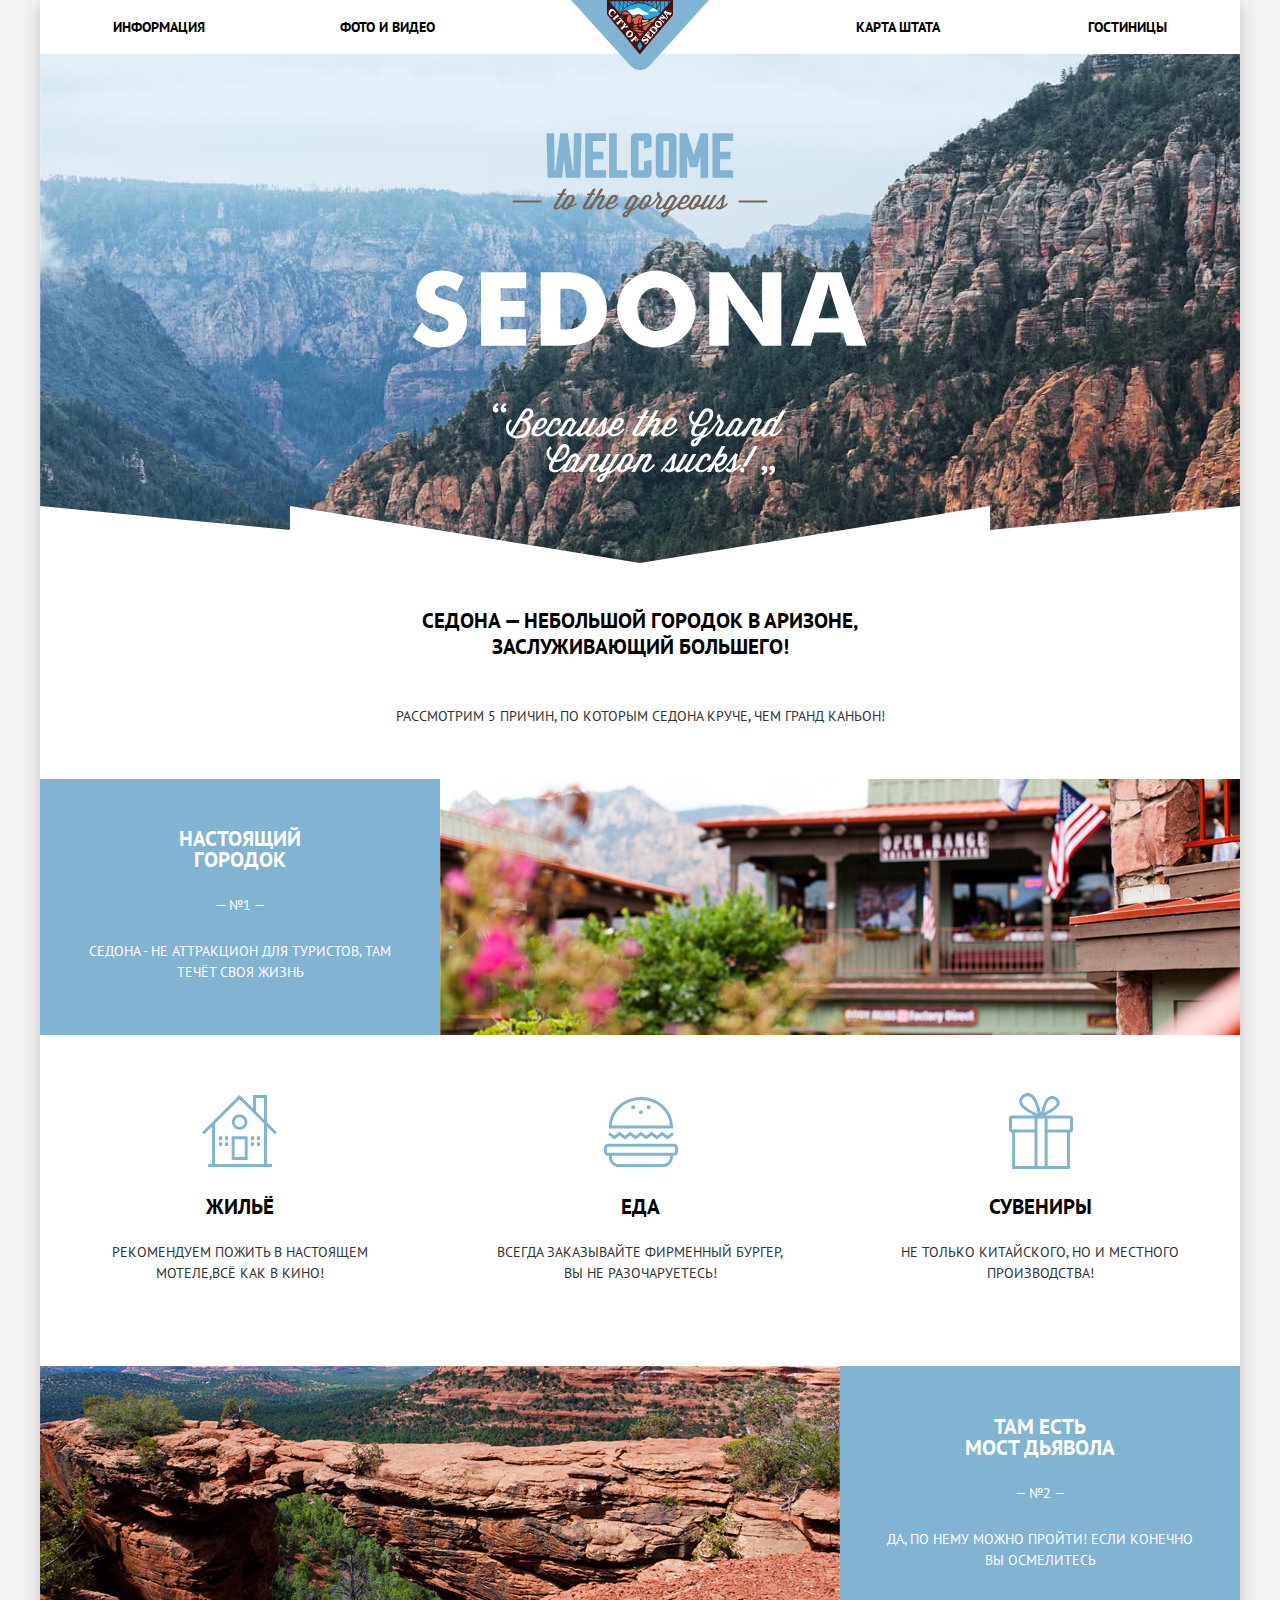
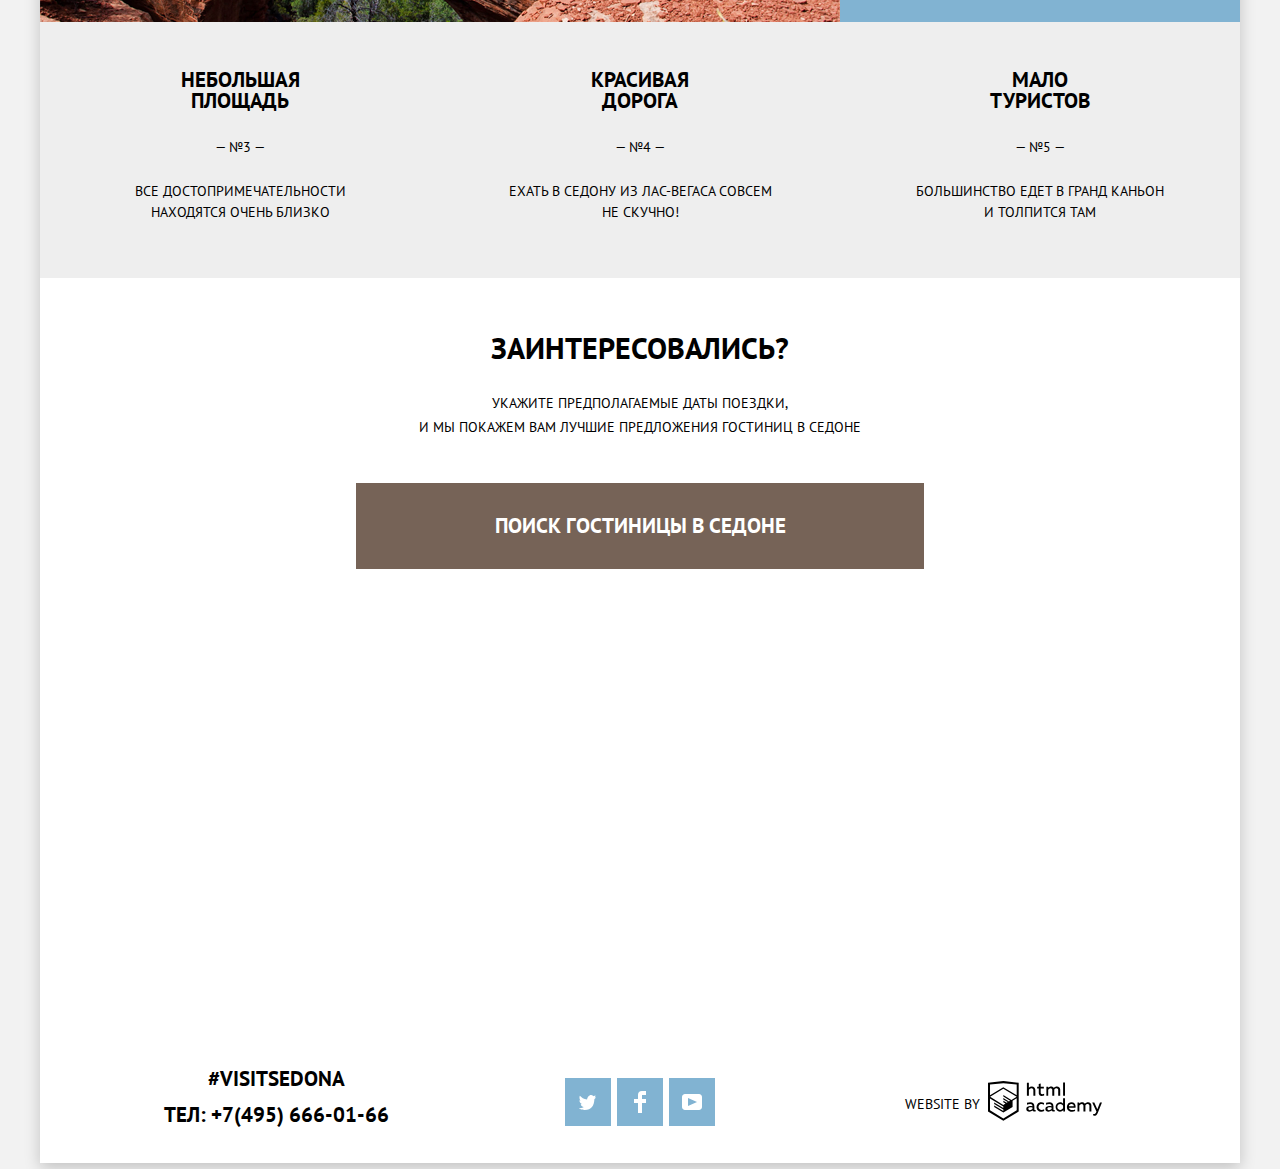
==== commit ee14f6f7: "15. Оживляем интерактивные элементы" ====
--- a/index.html
+++ b/index.html
@@ -94,7 +94,7 @@
 				<form class="order-form" action="https://echo.htmlacademy.ru" method="post">
 					<p class="order-item">
 						<label class="arrival-date-label" for="arrival_date">Дата заезда:</label>
-						<input class="order-item-data order-item-date" type="text" id="arrival_date" name="arrival_date" placeholder="24 апреля 2017" required>
+						<input class="order-item-data order-item-date" type="text" id="arrival_date" name="arrival_date" placeholder="24 апреля 2017">
 						<button class="calendar1" type="button"> <span class="visually-hidden">Календарь</span>
 							<svg xmlns="http://www.w3.org/2000/svg" width="21" height="22" viewBox="0 0 21 22">
 								<path d="M19.251 2.025h-2.845V.648c0-.381-.294-.689-.656-.689-.363 0-.656.308-.656.689v1.377h-3.938V.648c0-.381-.294-.689-.655-.689-.363 0-.657.308-.657.689v1.377H5.906V.648c0-.381-.294-.689-.656-.689-.363 0-.657.308-.657.689v1.377H1.75C.784 2.025 0 2.847 0 3.862v16.302C0 21.179.784 22 1.75 22h17.501c.966 0 1.749-.821 1.749-1.836V3.862c0-1.015-.783-1.837-1.749-1.837zm.437 18.139a.448.448 0 0 1-.437.459H1.75a.45.45 0 0 1-.438-.459V3.862a.45.45 0 0 1 .438-.459h2.844v1.378c0 .381.294.689.657.689.362 0 .656-.308.656-.689V3.403h3.938v1.378c0 .381.294.689.657.689.361 0 .655-.308.655-.689V3.403h3.938v1.378c0 .381.293.689.656.689.362 0 .656-.308.656-.689V3.403h2.845c.241 0 .437.206.437.459v16.302z" />
@@ -103,7 +103,7 @@
 					</p>
 					<p class="order-item">
 						<label class="departure-date-label" for="departure_date">Дата выезда:</label>
-						<input class="order-item-data order-item-date" type="text" id="departure_date" name="departure_date" placeholder="4 июля 2017" required>
+						<input class="order-item-data order-item-date" type="text" id="departure_date" name="departure_date" placeholder="4 июля 2017" >
 						<button class="calendar2" type="button"> <span class="visually-hidden">Календарь</span>
 							<svg xmlns="http://www.w3.org/2000/svg" width="21" height="22" viewBox="0 0 21 22">
 								<path d="M19.251 2.025h-2.845V.648c0-.381-.294-.689-.656-.689-.363 0-.656.308-.656.689v1.377h-3.938V.648c0-.381-.294-.689-.655-.689-.363 0-.657.308-.657.689v1.377H5.906V.648c0-.381-.294-.689-.656-.689-.363 0-.657.308-.657.689v1.377H1.75C.784 2.025 0 2.847 0 3.862v16.302C0 21.179.784 22 1.75 22h17.501c.966 0 1.749-.821 1.749-1.836V3.862c0-1.015-.783-1.837-1.749-1.837zm.437 18.139a.448.448 0 0 1-.437.459H1.75a.45.45 0 0 1-.438-.459V3.862a.45.45 0 0 1 .438-.459h2.844v1.378c0 .381.294.689.657.689.362 0 .656-.308.656-.689V3.403h3.938v1.378c0 .381.294.689.657.689.361 0 .655-.308.655-.689V3.403h3.938v1.378c0 .381.293.689.656.689.362 0 .656-.308.656-.689V3.403h2.845c.241 0 .437.206.437.459v16.302z" />
@@ -117,7 +117,7 @@
 								<svg width="12" height="3" viewBox="0 0 12 3" fill="none" xmlns="http://www.w3.org/2000/svg">
 									<rect width="12" height="3" /> </svg>
 							</button>
-							<input class="order-item-data order-amount-adults" type="text" id="amount" name="amount" placeholder="2" required pattern="^[ 0-9]+$">
+							<input class="order-item-data order-amount-adults" type="text" id="amount" name="amount" placeholder="2"  pattern="^[ 0-9]+$">
 							<button class="more1" type="button"> <span class="visually-hidden">Больше</span>
 								<svg width="11" height="11" viewBox="0 0 11 11" fill="none" xmlns="http://www.w3.org/2000/svg">
 									<path fill-rule="evenodd" clip-rule="evenodd" d="M4.23086 6.76932V11H6.76932V6.76932H11V4.23086H6.76932V0H4.23085V4.23086H0V6.76932H4.23086Z" /> </svg>
@@ -129,7 +129,7 @@
 								<svg width="12" height="3" viewBox="0 0 12 3" fill="none" xmlns="http://www.w3.org/2000/svg">
 									<rect width="12" height="3" /> </svg>
 							</button>
-							<input class="order-item-data order-amount-children" type="text" id="children_amount" name="children_amount" placeholder="0" required pattern="^[ 0-9]+$">
+							<input class="order-item-data order-amount-children" type="text" id="children_amount" name="children_amount" placeholder="0"  pattern="^[ 0-9]+$">
 							<button class="more2" type="button"> <span class="visually-hidden">Больше</span>
 								<svg width="11" height="11" viewBox="0 0 11 11" fill="none" xmlns="http://www.w3.org/2000/svg">
 									<path fill-rule="evenodd" clip-rule="evenodd" d="M4.23086 6.76932V11H6.76932V6.76932H11V4.23086H6.76932V0H4.23085V4.23086H0V6.76932H4.23086Z" /> </svg>
--- a/css/style.css
+++ b/css/style.css
@@ -343,14 +343,14 @@
 }
 
 .order-form {
-	display: fixed;
+	display: flex;
 	flex-direction: column;
 	position: absolute;
 	width: 568px;
 	height: 395px;
 	background-color: var(--colors-white);
 	left: 50%;
-	transform: translateX(-50%);
+  transform: translateX(-50%);
 	padding: 55px;
 	padding-top: 44px;
 	z-index: 2;
@@ -359,26 +359,43 @@
 
 .modal-show {
   display: block;
-  animation: bounce 3.6s;
-}
-
+  animation: bounce 0.6s;
+}
+
+.modal-error {
+  animation: shake 0.6s;
+}
 /* Animations */
 
 @keyframes bounce {
   0% {
-    transform: translateY(-2000px);
-  }
-
-  70% {
-    transform: translateY(30px);
-  }
-
-  90% {
-    transform: translateY(-10px);
+    transform: translateY(-395px);
   }
 
   100% {
     transform: translateY(0);
+  }
+}
+
+@keyframes shake {
+  0%,
+  100% {
+    transform: translateX(0);
+  }
+
+  10%,
+  30%,
+  50%,
+  70%,
+  90% {
+    transform: translateX(-10px);
+  }
+
+  20%,
+  40%,
+  60%,
+  80% {
+    transform: translateX(10px);
   }
 }
 
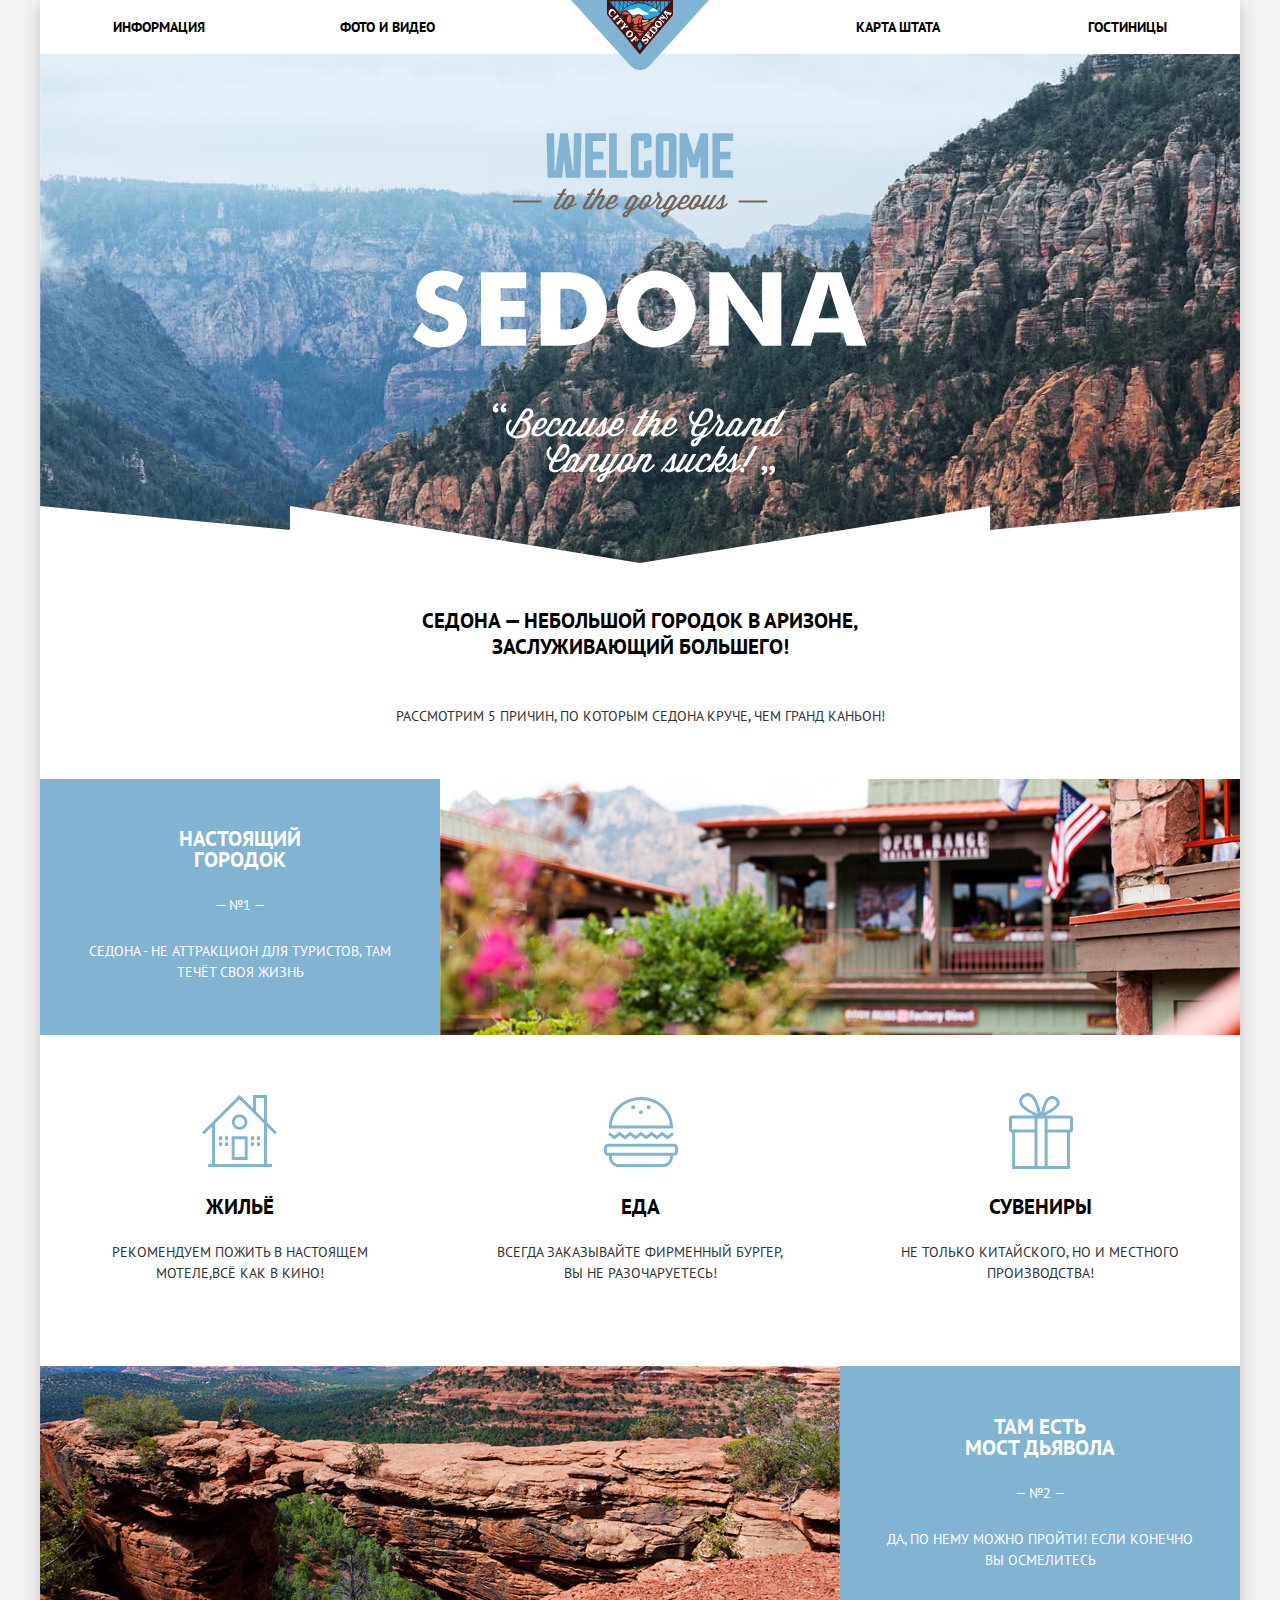
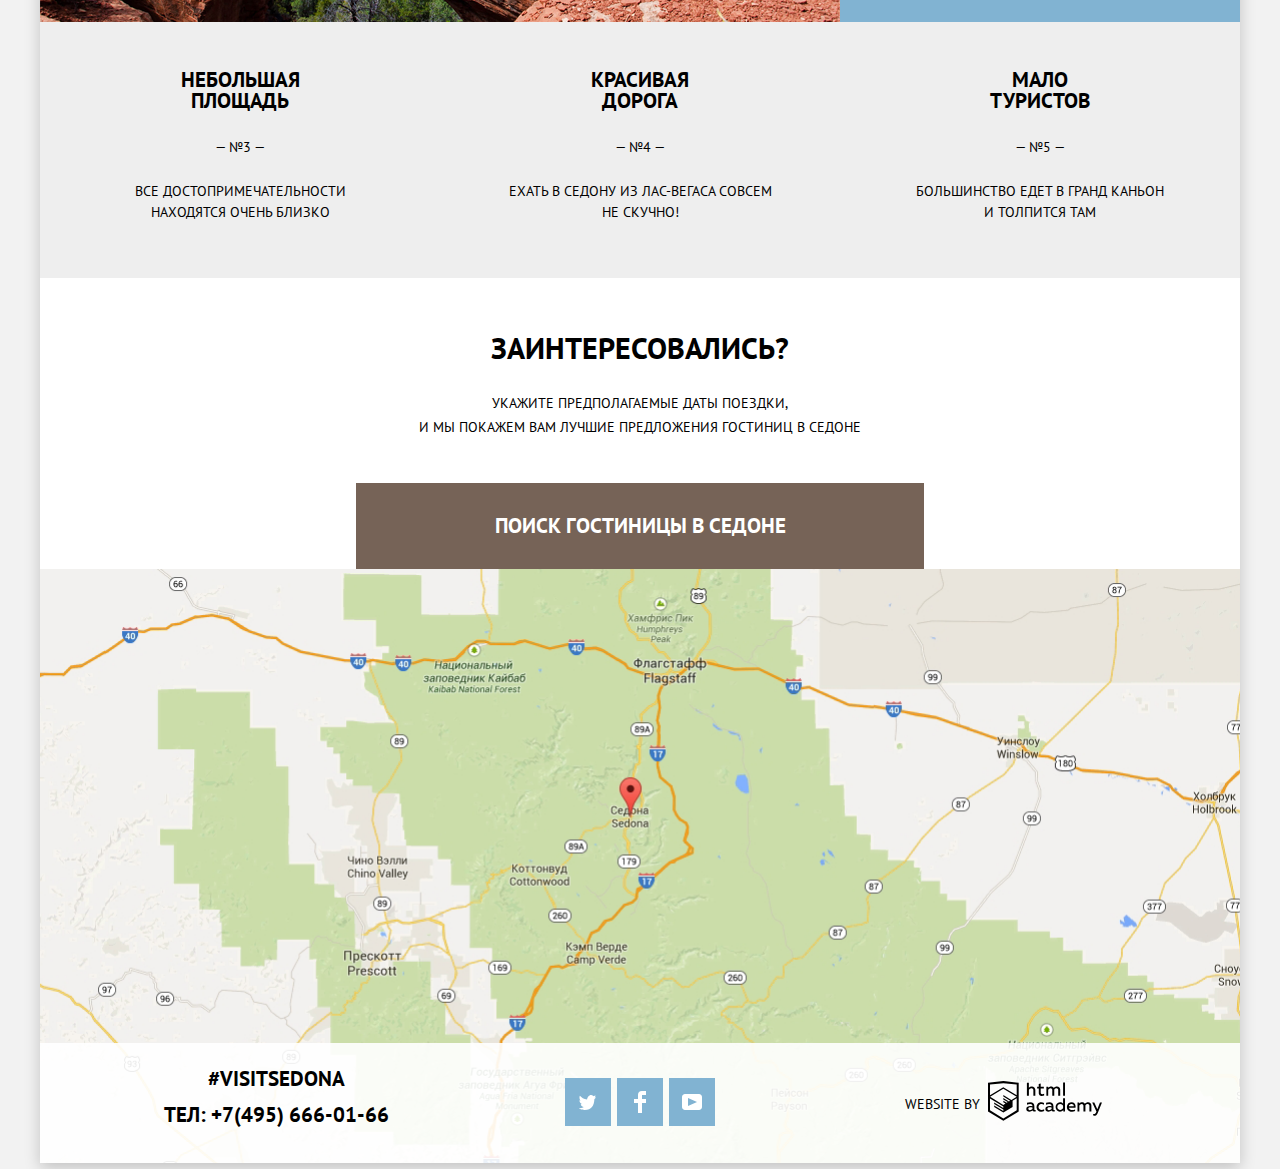
==== commit d466d141: "15. Оживляем интерактивные элементы" ====
--- a/index.html
+++ b/index.html
@@ -138,8 +138,11 @@
 					</div>
 					<button type="submit" class="search">Найти</button>
 				</form>
-				<iframe src="https://www.google.com/maps/embed?pb=!1m18!1m12!1m3!1d656529.8662068518!2d-111.70846207843577!3d34.781261883563!2m3!1f0!2f0!3f0!3m2!1i1024!2i768!4f13.1!3m3!1m2!1s0x872da132f942b00d%3A0x5548c523fa6c8efd!2z0KHQtdC00L7QvdCwLCDQkNGA0LjQt9C-0L3QsCA4NjMzNiwg0KHQqNCQ!5e0!3m2!1sru!2sru!4v1593523744120!5m2!1sru!2sru" width="1200" height="594" title="карта"> </iframe>
-			</section>
+			 <div class="map">
+			<iframe src="https://www.google.com/maps/embed?pb=!1m18!1m12!1m3!1d656529.8662068518!2d-111.70846207843577!3d34.781261883563!2m3!1f0!2f0!3f0!3m2!1i1024!2i768!4f13.1!3m3!1m2!1s0x872da132f942b00d%3A0x5548c523fa6c8efd!2z0KHQtdC00L7QvdCwLCDQkNGA0LjQt9C-0L3QsCA4NjMzNiwg0KHQqNCQ!5e0!3m2!1sru!2sru!4v1593523744120!5m2!1sru!2sru" width="1200" height="594" title="карта"> </iframe>
+     <img class="img-map" src="img/map.png" width="1200" height="594" alt="Карта">
+		</div>
+	 </section>
 		</main>
 		<footer class="page-footer main-footer">
 			<div class="contacts"> <a href="blank.html">#visitsedona</a> <a href="tel:+74956660166">тел: +7(495) 666-01-66</a> </div>
--- a/css/style.css
+++ b/css/style.css
@@ -355,10 +355,12 @@
 	padding-top: 44px;
 	z-index: 2;
 	box-shadow: 0px 7px 15px var(--colors-box-shadow-grey);
-}
-
+	z-index: 40;
+}
+
+}
 .modal-show {
-  display: block;
+	display: flex;
   animation: bounce 0.6s;
 }
 
@@ -369,18 +371,18 @@
 
 @keyframes bounce {
   0% {
-    transform: translateY(-395px);
+    transform: translate(-50%, -395px);
   }
 
   100% {
-    transform: translateY(0);
+    transform: translate(-50%, 0);
   }
 }
 
 @keyframes shake {
   0%,
   100% {
-    transform: translateX(0);
+    transform: translateX(-50%);
   }
 
   10%,
@@ -388,14 +390,14 @@
   50%,
   70%,
   90% {
-    transform: translateX(-10px);
+    transform: translateX(-51%);
   }
 
   20%,
   40%,
   60%,
   80% {
-    transform: translateX(10px);
+    transform: translateX(-49%);
   }
 }
 
@@ -671,8 +673,21 @@
 	background-color: var(--colors-darker-blue);
 }
 
+.map {
+	position: relative;
+}
+
 iframe {
+	position: relative;
 	border: none;
+	z-index: 20;
+}
+
+.img-map {
+	position: absolute;
+	top: 0px;
+	left: 0px;
+	z-index: 10;
 }
 
 /* footer */
@@ -681,7 +696,7 @@
 	position: relative;
 	background-color: rgba(255, 255, 255, 0.9);
 	margin-top: -126px;
-	z-index: 3;
+	z-index: 40;
 }
 
 .page-footer {
